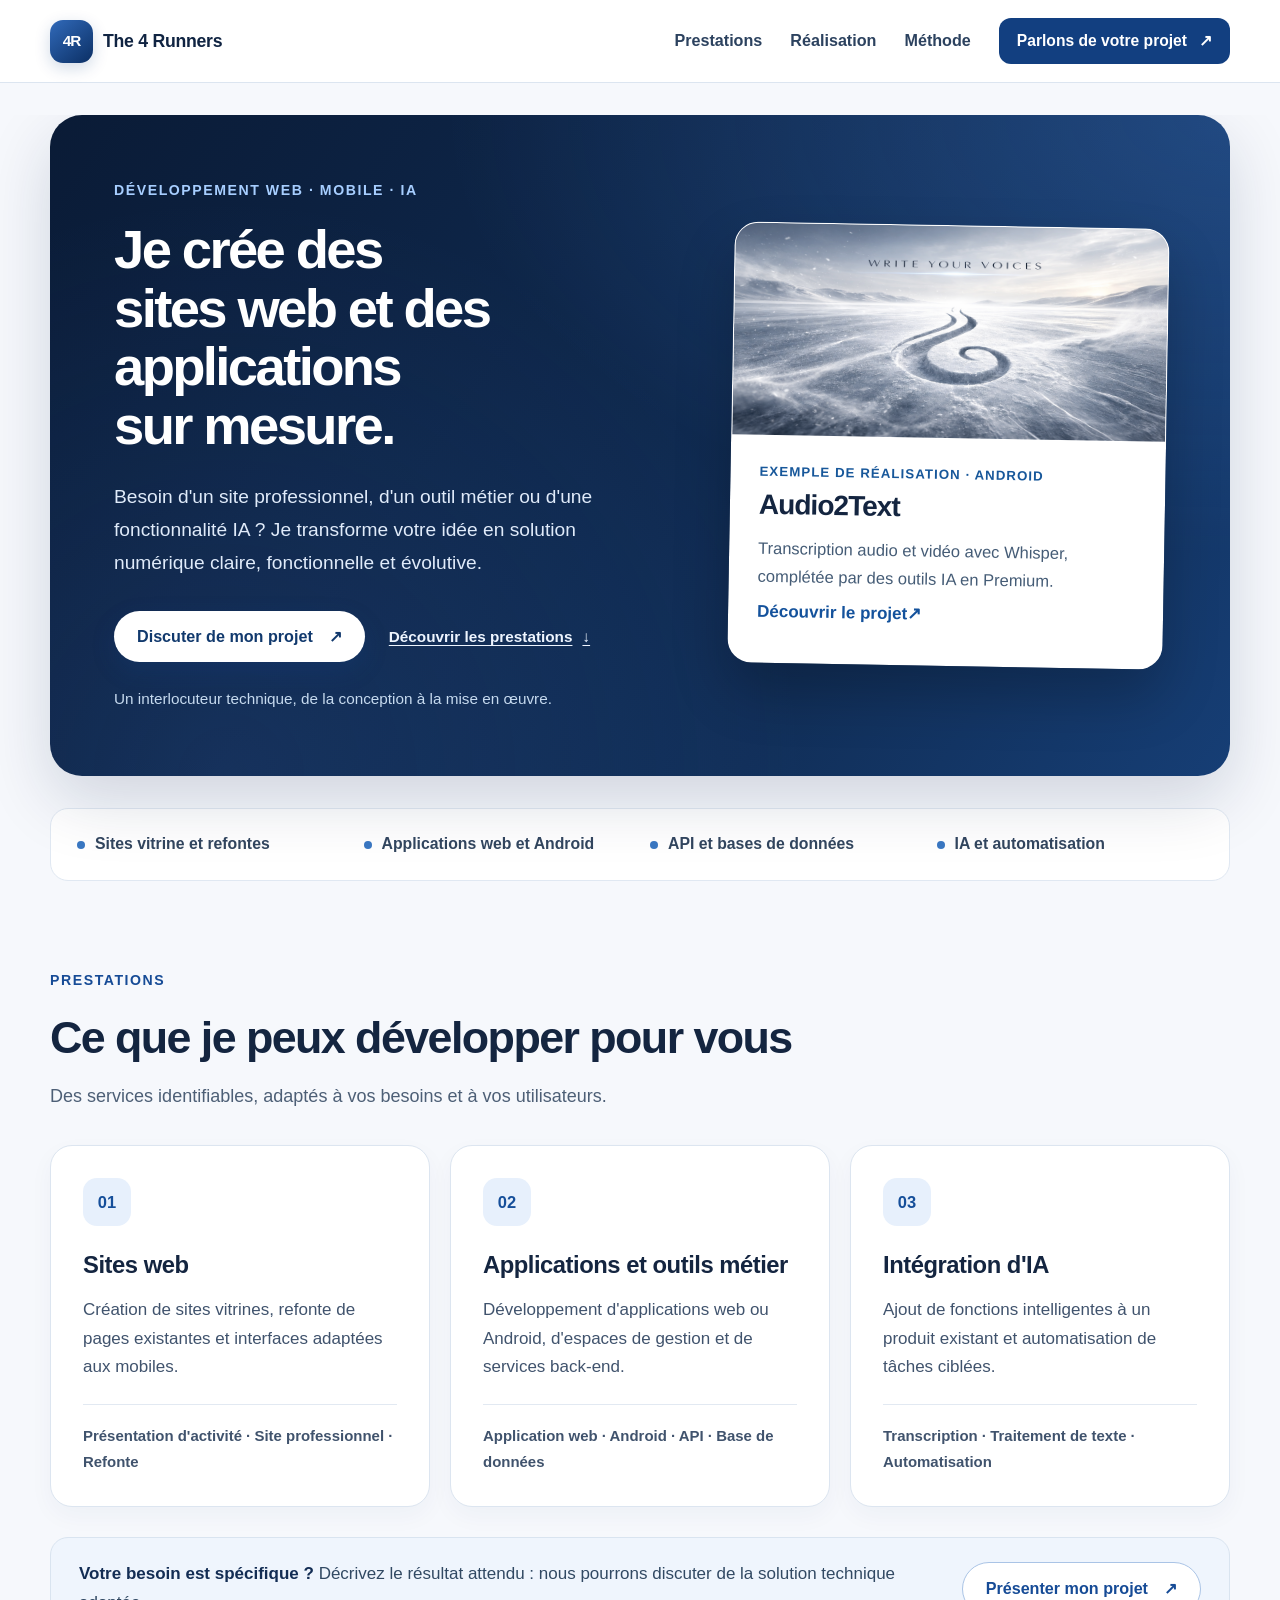
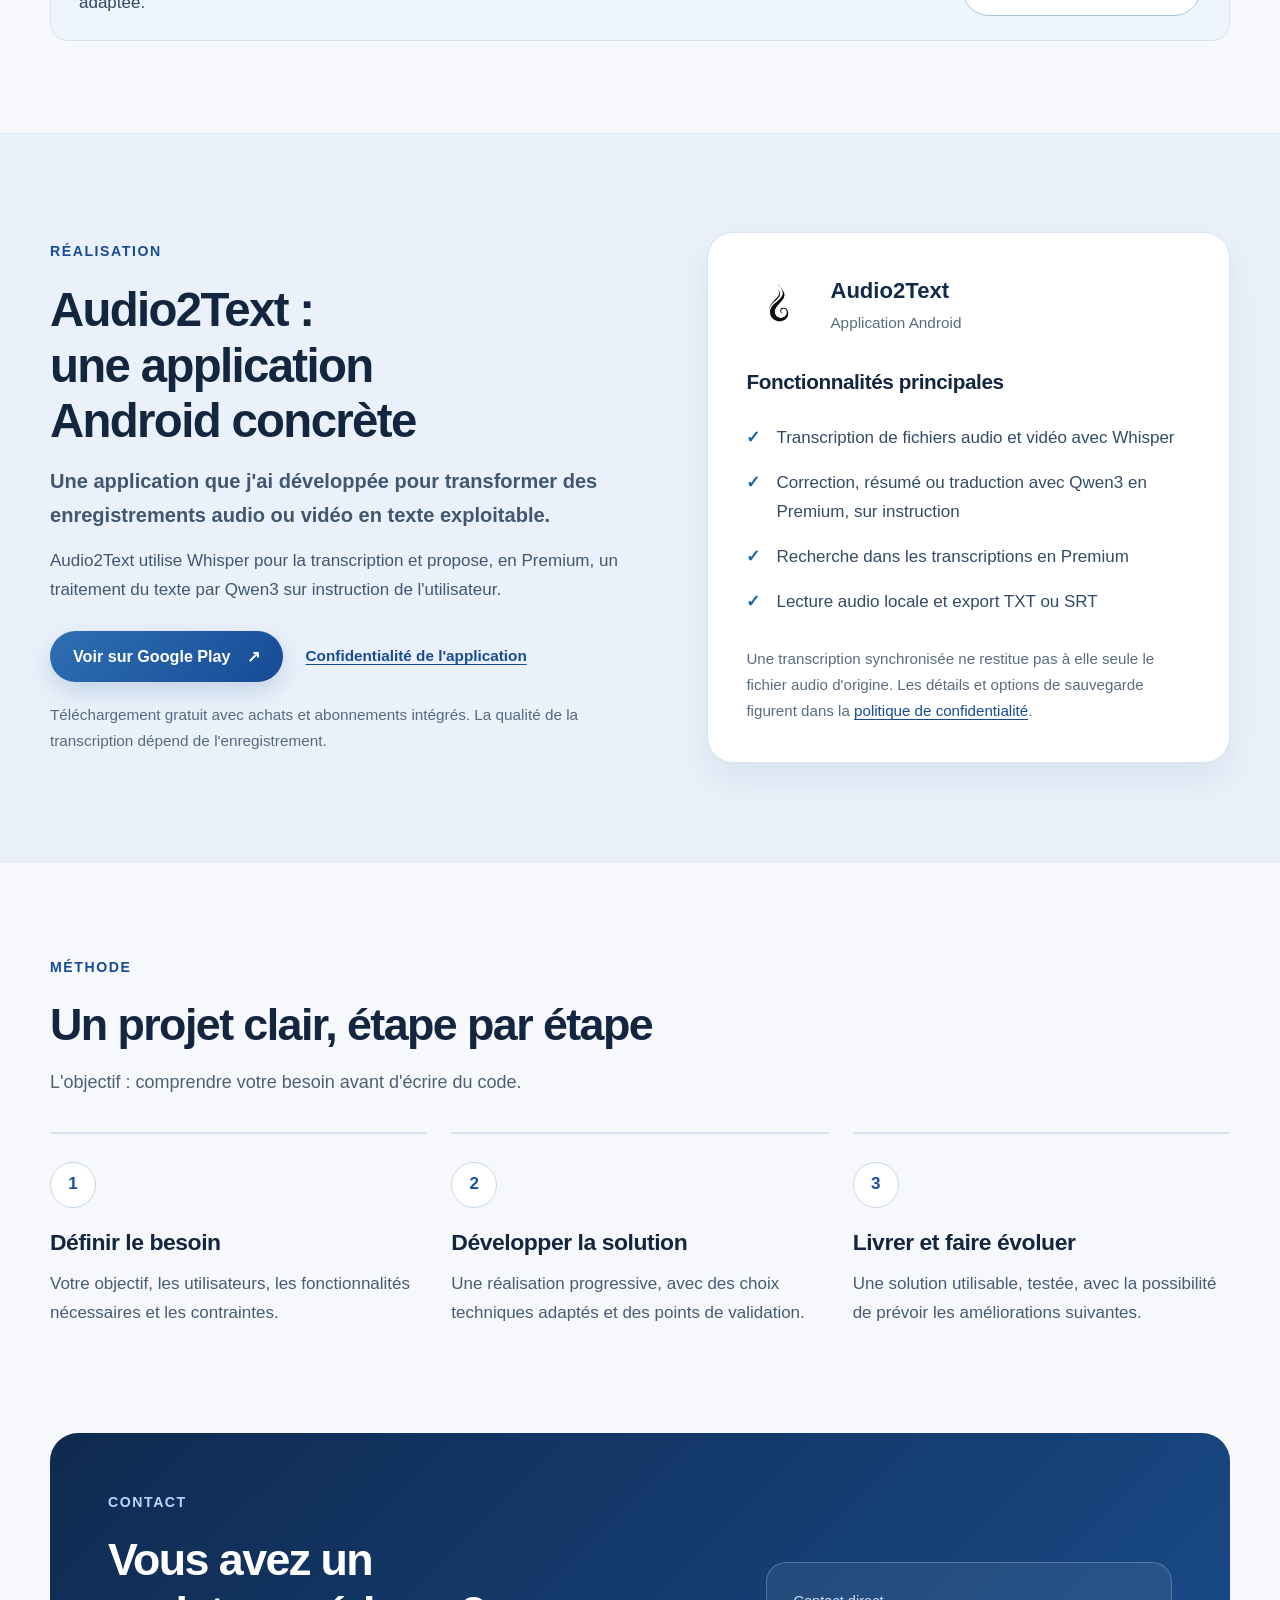
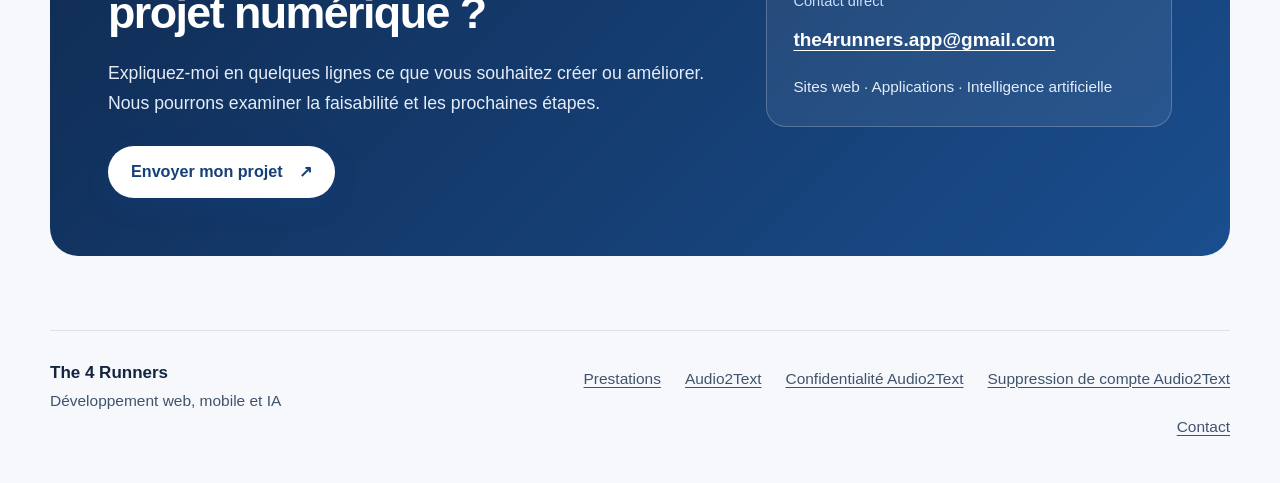
==== index.html @ ebf9f1a3 "feat(branding): associer le favicon 4R à la page d'accueil" ====
<!doctype html>
<html lang="fr">
<head>
  <meta charset="utf-8" />
  <meta name="viewport" content="width=device-width, initial-scale=1" />
  <title>The 4 Runners | Développeur web, mobile et IA</title>
  <meta name="description" content="Création de sites web, développement d'applications web et Android, intégration d'IA et automatisation. Découvrez les prestations The 4 Runners et l'application Audio2Text." />
  <meta name="theme-color" content="#0b1e3b" />
  <link rel="canonical" href="https://the4runners.fr/" />
  <link rel="icon" type="image/svg+xml" href="/assets/branding/favicon-4r.svg" />
  <link rel="preload" as="image" href="/assets/branding/banniere_audio2text.png" />
  <link rel="stylesheet" href="/assets/site.css" />
  <meta property="og:type" content="website" />
  <meta property="og:locale" content="fr_FR" />
  <meta property="og:site_name" content="The 4 Runners" />
  <meta property="og:title" content="The 4 Runners | Développement web, applications et IA" />
  <meta property="og:description" content="Sites web, applications mobiles et solutions IA. Des services concrets, et Audio2Text comme exemple de réalisation." />
  <meta property="og:url" content="https://the4runners.fr/" />
  <meta property="og:image" content="https://the4runners.fr/assets/branding/banniere_audio2text.png" />
  <meta name="twitter:card" content="summary_large_image" />
  <meta name="twitter:title" content="The 4 Runners | Développement web, applications et IA" />
  <meta name="twitter:description" content="Sites web, applications et intégration d'intelligence artificielle. Découvrez les prestations et Audio2Text." />
  <meta name="twitter:image" content="https://the4runners.fr/assets/branding/banniere_audio2text.png" />
  <script type="application/ld+json">
  {
    "@context": "https://schema.org",
    "@graph": [
      {
        "@type": "WebSite",
        "name": "The 4 Runners",
        "url": "https://the4runners.fr/",
        "description": "Développement de sites web, applications et solutions intégrant l'IA."
      },
      {
        "@type": "MobileApplication",
        "name": "Audio2Text",
        "operatingSystem": "Android",
        "applicationCategory": "UtilitiesApplication",
        "description": "Transcription audio et vidéo avec Whisper, traitement de texte Qwen3 en Premium, recherche et exports TXT/SRT.",
        "downloadUrl": "https://play.google.com/store/apps/details?id=com.the4runners.audio2text",
        "offers": {
          "@type": "Offer",
          "price": "0",
          "priceCurrency": "EUR",
          "description": "Téléchargement gratuit ; achats et abonnements proposés dans l'application."
        }
      }
    ]
  }
  </script>
</head>
<body class="home-page">
  <a class="skip-link" href="#contenu">Aller au contenu</a>
  <header class="site-header home-header">
    <div class="container header-inner">
      <a class="brand" href="#accueil" aria-label="The 4 Runners, accueil">
        <span class="brand-mark" aria-hidden="true">4R</span>
        <span>The 4 Runners</span>
      </a>
      <nav class="site-nav nav-desktop" aria-label="Navigation principale">
        <a href="#services">Prestations</a>
        <a href="#realisation">Réalisation</a>
        <a href="#methode">Méthode</a>
      </nav>
      <a class="header-cta" href="#contact">Parlons de votre projet <span aria-hidden="true">↗</span></a>
      <details class="nav-mobile">
        <summary aria-label="Afficher le menu de navigation"><span>Menu</span><span class="hamburger" aria-hidden="true"></span></summary>
        <nav aria-label="Navigation mobile">
          <a href="#services">Prestations</a>
          <a href="#realisation">Réalisation</a>
          <a href="#methode">Méthode</a>
          <a href="#contact">Contact</a>
        </nav>
      </details>
    </div>
  </header>
  <main class="business-main" id="contenu" tabindex="-1">
    <section id="accueil" class="hero hero-business container" aria-labelledby="titre-accueil">
      <div class="hero-copy">
        <p class="eyebrow">Développement web · Mobile · IA</p>
        <h1 id="titre-accueil">Je crée des sites web et des applications sur mesure.</h1>
        <p class="lead">Besoin d'un site professionnel, d'un outil métier ou d'une fonctionnalité IA ? Je transforme votre idée en solution numérique claire, fonctionnelle et évolutive.</p>
        <div class="actions hero-actions">
          <a class="button button-primary" href="#contact">Discuter de mon projet <span aria-hidden="true">↗</span></a>
          <a class="text-link" href="#services">Découvrir les prestations <span aria-hidden="true">↓</span></a>
        </div>
        <p class="hero-note">Un interlocuteur technique, de la conception à la mise en œuvre.</p>
      </div>
      <aside class="hero-project" aria-label="Exemple de réalisation">
        <img src="/assets/branding/banniere_audio2text.png" width="1024" height="500" fetchpriority="high" alt="Bannière de l'application Android Audio2Text, sur un paysage enneigé" />
        <div class="hero-project-body">
          <p class="project-kicker">Exemple de réalisation · Android</p>
          <h2>Audio2Text</h2>
          <p>Transcription audio et vidéo avec Whisper, complétée par des outils IA en Premium.</p>
          <a href="#realisation">Découvrir le projet <span aria-hidden="true">↗</span></a>
        </div>
      </aside>
    </section>
    <div class="container">
      <ul class="benefit-strip service-strip" aria-label="Domaines d'intervention">
        <li>Sites vitrine et refontes</li>
        <li>Applications web et Android</li>
        <li>API et bases de données</li>
        <li>IA et automatisation</li>
      </ul>
    </div>
    <section class="section container services-section" id="services" aria-labelledby="titre-services">
      <div class="section-head">
        <p class="eyebrow">Prestations</p>
        <h2 id="titre-services">Ce que je peux développer pour vous</h2>
        <p>Des services identifiables, adaptés à vos besoins et à vos utilisateurs.</p>
      </div>
      <div class="service-grid">
        <article class="card service-card">
          <span class="service-number" aria-hidden="true">01</span>
          <h3>Sites web</h3>
          <p>Création de sites vitrines, refonte de pages existantes et interfaces adaptées aux mobiles.</p>
          <p class="service-examples">Présentation d'activité · Site professionnel · Refonte</p>
        </article>
        <article class="card service-card">
          <span class="service-number" aria-hidden="true">02</span>
          <h3>Applications et outils métier</h3>
          <p>Développement d'applications web ou Android, d'espaces de gestion et de services back-end.</p>
          <p class="service-examples">Application web · Android · API · Base de données</p>
        </article>
        <article class="card service-card">
          <span class="service-number" aria-hidden="true">03</span>
          <h3>Intégration d'IA</h3>
          <p>Ajout de fonctions intelligentes à un produit existant et automatisation de tâches ciblées.</p>
          <p class="service-examples">Transcription · Traitement de texte · Automatisation</p>
        </article>
      </div>
      <div class="service-callout">
        <p><strong>Votre besoin est spécifique ?</strong> Décrivez le résultat attendu : nous pourrons discuter de la solution technique adaptée.</p>
        <a class="button button-outline" href="#contact">Présenter mon projet <span aria-hidden="true">↗</span></a>
      </div>
    </section>
    <section class="section project-section" id="realisation" aria-labelledby="titre-realisation">
      <div class="container project-layout">
        <div>
          <p class="eyebrow">Réalisation</p>
          <h2 id="titre-realisation">Audio2Text : une application Android concrète</h2>
          <p class="project-lead">Une application que j'ai développée pour transformer des enregistrements audio ou vidéo en texte exploitable.</p>
          <p>Audio2Text utilise Whisper pour la transcription et propose, en Premium, un traitement du texte par Qwen3 sur instruction de l'utilisateur.</p>
          <div class="actions">
            <a class="button button-primary" href="https://play.google.com/store/apps/details?id=com.the4runners.audio2text" target="_blank" rel="noopener noreferrer">Voir sur Google Play <span aria-hidden="true">↗</span></a>
            <a class="text-link" href="/privacy.html">Confidentialité de l'application</a>
          </div>
          <p class="project-disclaimer">Téléchargement gratuit avec achats et abonnements intégrés. La qualité de la transcription dépend de l'enregistrement.</p>
        </div>
        <div class="project-feature-card">
          <div class="project-feature-top">
            <img src="/assets/branding/logo_audio2text_tr.png" width="72" height="72" loading="lazy" alt="" />
            <div>
              <strong>Audio2Text</strong>
              <span>Application Android</span>
            </div>
          </div>
          <h3>Fonctionnalités principales</h3>
          <ul class="project-feature-list">
            <li>Transcription de fichiers audio et vidéo avec Whisper</li>
            <li>Correction, résumé ou traduction avec Qwen3 en Premium, sur instruction</li>
            <li>Recherche dans les transcriptions en Premium</li>
            <li>Lecture audio locale et export TXT ou SRT</li>
          </ul>
          <p class="small">Une transcription synchronisée ne restitue pas à elle seule le fichier audio d'origine. Les détails et options de sauvegarde figurent dans la <a href="/privacy.html#sauvegarde-audio">politique de confidentialité</a>.</p>
        </div>
      </div>
    </section>
    <section class="section container method-section" id="methode" aria-labelledby="titre-methode">
      <div class="section-head">
        <p class="eyebrow">Méthode</p>
        <h2 id="titre-methode">Un projet clair, étape par étape</h2>
        <p>L'objectif : comprendre votre besoin avant d'écrire du code.</p>
      </div>
      <ol class="steps method-steps">
        <li><span class="step-number" aria-hidden="true">1</span><h3>Définir le besoin</h3><p>Votre objectif, les utilisateurs, les fonctionnalités nécessaires et les contraintes.</p></li>
        <li><span class="step-number" aria-hidden="true">2</span><h3>Développer la solution</h3><p>Une réalisation progressive, avec des choix techniques adaptés et des points de validation.</p></li>
        <li><span class="step-number" aria-hidden="true">3</span><h3>Livrer et faire évoluer</h3><p>Une solution utilisable, testée, avec la possibilité de prévoir les améliorations suivantes.</p></li>
      </ol>
    </section>
    <section class="closing contact-panel container" id="contact" aria-labelledby="titre-contact">
      <div>
        <p class="eyebrow">Contact</p>
        <h2 id="titre-contact">Vous avez un projet numérique ?</h2>
        <p>Expliquez-moi en quelques lignes ce que vous souhaitez créer ou améliorer. Nous pourrons examiner la faisabilité et les prochaines étapes.</p>
        <div class="actions">
          <a class="button button-primary" href="mailto:the4runners.app@gmail.com?subject=Demande%20de%20projet%20web%2C%20mobile%20ou%20IA">Envoyer mon projet <span aria-hidden="true">↗</span></a>
        </div>
      </div>
      <div class="contact-aside">
        <span>Contact direct</span>
        <a href="mailto:the4runners.app@gmail.com">the4runners.app@gmail.com</a>
        <p>Sites web · Applications · Intelligence artificielle</p>
      </div>
    </section>
  </main>
  <footer class="site-footer home-footer">
    <div class="container footer-inner">
      <p><strong>The 4 Runners</strong><br />Développement web, mobile et IA</p>
      <nav aria-label="Informations et contact">
        <a href="#services">Prestations</a>
        <a href="#realisation">Audio2Text</a>
        <a href="/privacy.html">Confidentialité Audio2Text</a>
        <a href="/delete-account.html">Suppression de compte Audio2Text</a>
        <a href="mailto:the4runners.app@gmail.com">Contact</a>
      </nav>
    </div>
  </footer>
  <script>
    document.querySelectorAll('.nav-mobile nav a').forEach(function (link) {
      link.addEventListener('click', function () {
        var menu = link.closest('details');
        if (menu) menu.removeAttribute('open');
      });
    });
  </script>
</body>
</html>
---- assets/site.css ----
/* Palette et titres serif conservés ; règles partagées pour les trois pages statiques. */
:root {
  color-scheme: light;
  --bg: #f4f8fc;
  --surface: #ffffff;
  --text: #10233d;
  --muted: #485f78;
  --line: #d9e3ee;
  --accent: #2f6fb3;
  --deep: #0a3d84;
  --soft: #e8f0f9;
  --radius: 24px;
  font: 100%/1.75 "Avenir Next", "Segoe UI", "Helvetica Neue", sans-serif;
  color: var(--text);
  background: var(--bg);
}
* { box-sizing: border-box; }
html { scroll-padding-top: 112px; }
body { margin: 0; background: radial-gradient(ellipse at 95% 6%, #dce8f67a, transparent 32%), linear-gradient(#fbfdff, var(--bg)); }
img { display: block; max-width: 100%; height: auto; }
a { color: var(--deep); text-underline-offset: .24em; text-decoration-thickness: 1px; }
a:hover { text-decoration-thickness: 2px; }
/* Le focus reste visible sur les surfaces claires, y compris sur les liens-boutons. */
:focus-visible { outline: 3px solid var(--deep); outline-offset: 5px; border-radius: 4px; }
[tabindex="-1"]:focus { outline: none; }
h1, h2, h3, p, figure { margin: 0; }
h1, h2 { font-family: "Cormorant Garamond", Georgia, "Times New Roman", serif; font-weight: 500; line-height: 1.08; letter-spacing: -.035em; text-wrap: balance; }
h1 { font-size: clamp(2.65rem, 4.6vw, 4.65rem); }
h2 { font-size: clamp(2rem, 3.1vw, 3.1rem); }
h3 { font-size: 1.25rem; line-height: 1.4; letter-spacing: -.015em; }
p + p { margin-top: 16px; }
p, li { overflow-wrap: anywhere; }
.container { width: min(1120px, calc(100% - 64px)); margin-inline: auto; }
.skip-link { position: fixed; top: 12px; left: 16px; z-index: 100; padding: 10px 18px; color: var(--deep); background: white; border: 2px solid var(--deep); border-radius: 8px; transform: translateY(-180%); }
.skip-link:focus { transform: none; }
.site-header { position: sticky; top: 0; z-index: 20; background: #f8fbff; border-bottom: 1px solid var(--line); }
.header-inner { min-height: 84px; display: flex; align-items: center; gap: 28px; }
.brand { display: inline-flex; align-items: center; gap: 10px; color: var(--text); text-decoration: none; flex-shrink: 0; font-weight: 750; font-size: .9rem; letter-spacing: .065em; }
.brand img { width: 44px; height: 44px; }
.site-nav { display: flex; align-items: center; gap: 24px; margin-left: auto; }
.site-nav a { color: var(--muted); text-decoration: none; font-size: .9rem; padding-block: 12px; }
.site-nav a:hover, .site-nav a[aria-current] { color: var(--deep); text-decoration: underline; }
.header-store { display: flex; align-items: center; justify-content: center; gap: 8px; padding: 9px 14px; border: 1px solid var(--line); border-radius: 999px; text-decoration: none; color: var(--text); font-weight: 650; font-size: .82rem; }
.header-store img { width: 21px; height: 21px; }
.eyebrow { color: var(--deep); font-size: .73rem; font-weight: 750; letter-spacing: .14em; text-transform: uppercase; margin-bottom: 18px; }
.hero { display: grid; grid-template-columns: 1.12fr 1fr; gap: 52px; align-items: center; padding-block: 76px 64px; }
.hero-copy h1 { max-width: 12ch; }
.lead { font-size: 1.08rem; color: var(--muted); line-height: 1.8; margin-top: 24px; max-width: 64ch; }
.hero-visual { overflow: hidden; border: 1px solid #cedce9; border-radius: 30px; background: var(--surface); box-shadow: 0 28px 60px #0a264715; transform: rotate(1.5deg); }
.hero-visual img { width: 100%; }
.hero-visual figcaption { padding: 28px; display: grid; gap: 6px; }
.hero-visual figcaption span { color: var(--muted); font-size: .8rem; }
.hero-visual figcaption strong { font-family: Georgia, serif; font-size: clamp(1.2rem, 1.7vw, 1.6rem); font-weight: 500; letter-spacing: -.025em; }
.actions { display: flex; align-items: center; flex-wrap: wrap; gap: 20px; margin-top: 28px; }
.button { display: inline-flex; align-items: center; justify-content: center; gap: 16px; min-height: 50px; padding: 12px 22px; border-radius: 999px; text-decoration: none; font-weight: 650; font-size: .9rem; }
.button-primary { background: linear-gradient(135deg, var(--accent), var(--deep)); color: white; box-shadow: 0 8px 20px #2f6fb320; }
.button-primary:hover { background: var(--deep); }
.text-link { display: inline-flex; align-items: center; gap: 10px; font-size: .9rem; font-weight: 650; padding-block: 8px; }
.hero-note { font-size: .75rem; line-height: 1.65; color: var(--muted); margin-top: 22px; }
.benefit-strip { display: flex; flex-wrap: wrap; justify-content: space-between; gap: 12px 24px; list-style: none; padding: 22px 0; margin: 0; border-block: 1px solid var(--line); color: var(--muted); font-size: .85rem; }
.benefit-strip li { display: flex; align-items: center; gap: 10px; }
.benefit-strip li::before { content: ""; width: 6px; height: 6px; border-radius: 50%; background: var(--accent); flex-shrink: 0; }
.section { padding-block: 88px; }
.section-head { max-width: 690px; margin-bottom: 36px; }
.section-head > p:last-child:not(.eyebrow) { margin-top: 20px; color: var(--muted); }
.feature-grid, .backup-grid { display: grid; grid-template-columns: repeat(2, minmax(0, 1fr)); gap: 20px; }
.card { padding: 30px; border: 1px solid var(--line); border-radius: var(--radius); background: linear-gradient(160deg, #fff, #f8fbff); }
.card-label { color: var(--deep); font-size: .72rem; font-weight: 750; letter-spacing: .1em; text-transform: uppercase; margin-bottom: 16px; }
.card h3 + p { margin-top: 14px; }
.card p:not(.card-label):not(.status) { color: var(--muted); }
.section-note { margin-top: 24px; max-width: 82ch; font-size: .85rem; color: var(--muted); }
.section-soft { background: #e8f0f966; border-block: 1px solid var(--line); }
.steps { list-style: none; display: grid; grid-template-columns: repeat(3, minmax(0, 1fr)); gap: 36px; margin: 0; padding: 0; }
.step-number { display: inline-flex; width: 42px; height: 42px; align-items: center; justify-content: center; border: 1px solid #c8d7e8; border-radius: 50%; color: var(--deep); margin-bottom: 22px; font-weight: 650; background: white; }
.steps p { color: var(--muted); margin-top: 12px; }
.status { display: inline-block; font-size: .73rem; font-weight: 750; line-height: 1.65; padding: 6px 12px; border-radius: 8px; background: #e3edf9; color: var(--deep); margin-bottom: 20px; }
/* Le statut est écrit en toutes lettres : la couleur ne porte pas seule l'information. */
.status-pending { background: #f4ead8; color: #684b16; }
.backup-future { background: #fcfcfa; border-style: dashed; border-color: #b8c6d3; }
.check-list { margin: 20px 0; padding-left: 22px; color: var(--muted); }
.check-list li + li { margin-top: 12px; }
.small { font-size: .84rem; }
.notice { padding: 24px 28px; border-left: 3px solid var(--accent); border-radius: 0 16px 16px 0; background: var(--soft); margin-top: 28px; }
.notice p { color: var(--muted); margin-top: 8px; }
.notice .text-link { margin-top: 8px; }
.closing { display: grid; grid-template-columns: 1fr 220px; align-items: center; gap: 56px; padding: 48px; background: linear-gradient(135deg, #fff, #e4edf8); border: 1px solid var(--line); border-radius: 30px; margin-bottom: 80px; }
.closing h2 { max-width: 19ch; }
.closing p:not(.eyebrow) { color: var(--muted); margin-top: 20px; }
.closing img { width: 220px; }
.site-footer { padding-bottom: 32px; }
.footer-inner { border-top: 1px solid var(--line); padding-top: 28px; display: flex; justify-content: space-between; gap: 32px; color: var(--muted); font-size: .82rem; }
.footer-inner strong { color: var(--text); font-weight: 750; }
.footer-inner nav { display: flex; flex-wrap: wrap; align-content: flex-start; gap: 8px 24px; }
.footer-inner a { color: var(--muted); padding-block: 6px; }
.legal-main { padding-block: 60px 80px; }
.legal-heading { max-width: 800px; margin-bottom: 44px; }
.legal-heading h1 { max-width: 18ch; }
.meta { color: var(--muted); font-size: .82rem; margin-top: 20px; }
.legal-layout { display: grid; grid-template-columns: 210px minmax(0, 1fr); align-items: start; gap: 36px; }
.toc { position: sticky; top: 116px; padding-block: 12px; }
.toc ul { list-style: none; margin: 0; padding: 0; }
.toc a { display: block; padding: 8px 0; text-decoration: none; color: var(--muted); font-size: .87rem; }
.toc a:hover { color: var(--deep); text-decoration: underline; }
.policy-card { padding: 40px; border: 1px solid var(--line); border-radius: var(--radius); background: var(--surface); min-width: 0; }
.policy-card h2 { font-family: inherit; font-size: 1.4rem; line-height: 1.4; font-weight: 700; letter-spacing: -.025em; text-wrap: initial; margin: 38px 0 16px; padding-top: 30px; border-top: 1px solid var(--line); }
.policy-card > h2:first-child { margin-top: 0; padding-top: 0; border-top: 0; }
.policy-card h3 { margin-top: 26px; font-size: 1.07rem; }
.policy-card p, .policy-card li { color: var(--muted); }
.policy-card strong { color: var(--text); }
.policy-card p { margin-top: 12px; }
.policy-card ul, .policy-card ol { margin: 16px 0 0; padding-left: 24px; }
.policy-card li + li { margin-top: 10px; }
.policy-card .notice h3 { margin-top: 0; }
.deletion-card { max-width: 840px; }
@media (max-width: 1000px) {
  .header-inner { gap: 20px; }
  .site-nav { gap: 18px; }
  .hero { gap: 32px; }
  .hero-visual { transform: none; }
  .header-store span { display: none; }
  .legal-layout { grid-template-columns: 180px minmax(0, 1fr); gap: 24px; }
}
@media (max-width: 760px) {
  /* Navigation visible sans script ; le header ne masque pas le contenu sur petit écran. */
  html { scroll-padding-top: 20px; }
  .site-header { position: relative; }
  .container { width: calc(100% - 40px); }
  .header-inner { flex-wrap: wrap; gap: 8px 16px; padding-block: 14px; }
  .brand { margin-right: auto; }
  .header-store { order: 1; }
  .site-nav { order: 2; width: 100%; margin-left: 0; flex-wrap: wrap; gap: 0 20px; }
  .site-nav a { font-size: .82rem; padding-block: 8px; }
  .hero { grid-template-columns: 1fr; padding-block: 40px; gap: 32px; }
  .hero-copy h1 { max-width: 17ch; }
  .lead { font-size: 1rem; }
  .hero-visual { max-width: 560px; }
  .hero-visual figcaption { padding: 20px 24px; }
  .benefit-strip { display: grid; grid-template-columns: 1fr 1fr; font-size: .75rem; gap: 14px 18px; }
  .section { padding-block: 56px; }
  .feature-grid, .backup-grid, .steps { grid-template-columns: 1fr; }
  .steps { gap: 28px; }
  .step-number { margin-bottom: 12px; }
  .card { padding: 24px; }
  .notice { padding: 22px; }
  .closing { grid-template-columns: 1fr; padding: 28px; gap: 24px; margin-bottom: 56px; }
  .closing img { width: 100px; }
  .footer-inner { flex-direction: column; gap: 18px; }
  .footer-inner nav { flex-direction: column; gap: 6px; }
  .legal-main { padding-block: 36px 56px; }
  .legal-heading { margin-bottom: 28px; }
  .legal-layout { grid-template-columns: 1fr; }
  .toc { position: static; padding: 20px; background: var(--soft); border-radius: 16px; }
  .toc ul { display: flex; flex-wrap: wrap; gap: 0 24px; }
  .policy-card { padding: 24px; }
}
@media (prefers-reduced-motion: reduce) { html { scroll-behavior: auto; } }
@media print {
  .site-header, .site-footer, .skip-link, .toc, .actions { display: none; }
  body { background: white; }
  .container { width: 100%; }
  .legal-layout { display: block; }
  .policy-card { padding: 0; border: 0; }
  h2, h3 { break-after: avoid; }
}

/* ---------------------------------------------
   The 4 Runners — accueil orienté prestations
   Styles ciblés : pages légales Audio2Text conservées.
   --------------------------------------------- */
:root {
  font-size: 17px;
  --text: #142540;
  --muted: #40536d;
  --deep: #164b96;
}
body { color: var(--text); }
.container { width: min(1180px, calc(100% - 48px)); }
.home-page {
  background: #f6f8fc;
  color: #142540;
  line-height: 1.7;
}
.home-page a { text-underline-offset: .2em; }
.home-page .site-header {
  background: rgba(255,255,255,.96);
  -webkit-backdrop-filter: blur(16px);
  backdrop-filter: blur(16px);
  border-bottom: 1px solid #dce5f0;
}
.home-header .header-inner { min-height: 82px; gap: 28px; }
.home-header .brand {
  color: #102442;
  font-size: 1.04rem;
  letter-spacing: -.015em;
  font-weight: 800;
  white-space: nowrap;
}
.brand-mark {
  width: 43px;
  height: 43px;
  display: inline-grid;
  place-items: center;
  flex: none;
  color: #fff;
  background: linear-gradient(140deg,#316aba,#0b2f64);
  border-radius: 13px;
  font-size: .9rem;
  font-weight: 850;
  letter-spacing: -.06em;
  box-shadow: 0 5px 16px #0b3b8030;
}
.home-header .site-nav { gap: 28px; margin-left: auto; }
.home-header .site-nav a {
  font-size: .95rem;
  font-weight: 650;
  color: #2c425f;
}
.home-header .site-nav a:hover { color: #124c98; }
.header-cta {
  min-height: 44px;
  display: inline-flex;
  align-items: center;
  justify-content: center;
  gap: 12px;
  border-radius: 12px;
  background: #123f80;
  color: #fff;
  padding: 10px 18px;
  text-decoration: none;
  font-size: .92rem;
  font-weight: 720;
  white-space: nowrap;
}
.header-cta:hover { background: #0b316a; }
.nav-mobile { display: none; }
.business-main { overflow: clip; }
.business-main h1, .business-main h2, .business-main h3 {
  font-family: "Avenir Next","Segoe UI","Helvetica Neue",Arial,sans-serif;
  letter-spacing: -.035em;
  text-wrap: balance;
}
.business-main h1 { font-weight: 790; }
.business-main h2 { font-weight: 760; line-height: 1.17; }
.business-main h3 { font-weight: 740; letter-spacing: -.02em; }
.business-main p, .business-main li { line-height: 1.7; }
.business-main .eyebrow {
  font-size: .83rem;
  font-weight: 820;
  letter-spacing: .11em;
  margin-bottom: 18px;
}
.hero-business {
  position: relative;
  isolation: isolate;
  grid-template-columns: minmax(0,1.13fr) minmax(0,.87fr);
  gap: clamp(30px,4vw,64px);
  align-items: center;
  margin-top: 32px;
  padding: clamp(36px,5vw,74px);
  border-radius: 32px;
  background:
    radial-gradient(ellipse at 100% 0%, rgba(84,155,255,.24), transparent 47%),
    radial-gradient(circle at 15% 100%, rgba(63,110,190,.16), transparent 48%),
    linear-gradient(125deg, #0a1b36, #112f59 70%, #163e75);
  color: #fff;
  box-shadow: 0 24px 66px rgba(10,31,66,.16);
}
.hero-business .hero-copy { position: relative; z-index: 1; min-width: 0; }
.hero-business .eyebrow { color: #a7ceff; }
.hero-business .hero-copy h1 {
  max-width: 15ch;
  color: #fff;
  font-size: clamp(2.65rem,4.25vw,4.3rem);
  line-height: 1.08;
  letter-spacing: -.048em;
}
.hero-business .lead {
  color: #e0ebfa;
  font-size: clamp(1.04rem,1.5vw,1.14rem);
  line-height: 1.72;
  margin-top: 24px;
  max-width: 52ch;
}
.hero-business .actions { margin-top: 32px; gap: 14px 24px; }
.hero-business .button-primary { background: #fff; color: #11396d; box-shadow: 0 10px 26px #03173040; }
.hero-business .button-primary:hover { background: #e5f0ff; }
.hero-business .text-link { color: #eef5ff; }
.hero-business .hero-note { color: #c6daef; font-size: .9rem; margin-top: 24px; }
.home-page .button { min-height: 48px; font-size: .95rem; font-weight: 740; padding: 12px 23px; }
.home-page .button-primary { box-shadow: 0 9px 24px rgba(21,73,148,.18); }
.hero-project {
  min-width: 0;
  align-self: center;
  overflow: hidden;
  border-radius: 24px;
  color: #142540;
  background: #fff;
  border: 1px solid rgba(255,255,255,.28);
  box-shadow: 0 28px 55px rgba(0,0,0,.22);
  transform: rotate(1deg);
}
.hero-project img {
  display: block;
  width: 100%;
  height: auto;
  aspect-ratio: 1024 / 500;
  object-fit: cover;
}
.hero-project-body { padding: 26px 28px 28px; }
.hero-project .project-kicker {
  margin-bottom: 6px;
  color: #17579a;
  text-transform: uppercase;
  font-size: .78rem;
  font-weight: 800;
  letter-spacing: .08em;
}
.hero-project h2 { color: #142540; font-size: 1.65rem; font-weight: 800; }
.hero-project p:not(.project-kicker) {
  color: #455c76;
  margin-top: 12px;
  font-size: .97rem;
}
.hero-project a { display: inline-flex; min-height: 44px; align-items: center; color: #14529c; font-weight: 750; text-decoration: none; }
.hero-project a:hover { text-decoration: underline; }
.service-strip {
  display: grid;
  grid-template-columns: repeat(4,minmax(0,1fr));
  gap: 20px;
  margin-top: 32px;
  padding: 22px 26px;
  background: #fff;
  border: 1px solid #e0e8f2;
  border-radius: 18px;
  color: #32465f;
  font-size: .93rem;
  font-weight: 680;
}
.service-strip li::before { width: 8px; height: 8px; background: #3a78c3; }
.services-section { padding-block: 88px 92px; }
.business-main .section-head { max-width: 790px; margin-bottom: 34px; }
.business-main .section-head h2 {
  font-size: clamp(2.05rem,3.5vw,3.1rem);
}
.business-main .section-head > p:last-child:not(.eyebrow) {
  font-size: 1.06rem;
  color: #4d5f76;
  margin-top: 17px;
}
.service-grid { display: grid; grid-template-columns: repeat(3,minmax(0,1fr)); gap: 20px; }
.service-card {
  padding: 32px;
  border-radius: 22px;
  background: #fff;
  border: 1px solid #dce5f0;
  box-shadow: 0 9px 24px #14315b0a;
}
.service-number {
  width: 48px;
  height: 48px;
  display: inline-grid;
  place-items: center;
  border-radius: 14px;
  background: #e7f0fc;
  color: #164f9a;
  font-weight: 800;
  font-size: .97rem;
}
.service-card h3 { margin-top: 22px; font-size: 1.4rem; color: #142540; }
.service-card p { margin-top: 14px; color: #425672; font-size: 1rem; }
.service-card .service-examples {
  margin-top: 22px;
  padding-top: 18px;
  border-top: 1px solid #e2e9f2;
  font-size: .88rem;
  font-weight: 700;
  color: #205b9f;
}
.service-callout {
  display: flex;
  justify-content: space-between;
  align-items: center;
  gap: 22px;
  margin-top: 30px;
  border: 1px solid #d9e4f0;
  border-radius: 18px;
  padding: 22px 28px;
  background: #eff5fd;
}
.service-callout p { color: #314963; }
.service-callout strong { color: #132d54; }
.button-outline { background: #fff; color: #164b96; border: 1px solid #aac4e6; flex-shrink: 0; }
.button-outline:hover { background: #e4effd; }
.project-section { background: #eaf1fa; border-block: 1px solid #dce6f1; padding-block: 98px; }
.project-layout { display: grid; grid-template-columns: minmax(0,1fr) minmax(0,.9fr); gap: clamp(34px,6vw,96px); align-items: center; }
.project-layout h2 { font-size: clamp(2.2rem,3.7vw,3.2rem); max-width: 19ch; }
.project-layout .project-lead { font-size: 1.18rem; font-weight: 630; color: #294663; margin-top: 23px; }
.project-layout p:not(.eyebrow):not(.project-disclaimer):not(.small) { margin-top: 15px; color: #405671; }
.project-layout .actions { gap: 12px 23px; margin-top: 26px; }
.project-disclaimer { margin-top: 20px; color: #556a81; font-size: .9rem; }
.project-feature-card {
  min-width: 0;
  background: #fff;
  border: 1px solid #d8e4f0;
  border-radius: 26px;
  padding: clamp(24px,3vw,38px);
  box-shadow: 0 16px 36px #1c467116;
}
.project-feature-top { display: flex; align-items: center; gap: 16px; margin-bottom: 28px; }
.project-feature-top img { width: 68px; height: 68px; object-fit: contain; }
.project-feature-top strong { display: block; color: #122a4a; font-size: 1.3rem; font-weight: 800; }
.project-feature-top span { color: #586b82; font-size: .9rem; }
.project-feature-card h3 { font-size: 1.22rem; }
.project-feature-list { list-style: none; margin: 20px 0 22px; padding: 0; }
.project-feature-list li { position: relative; padding: 8px 0 8px 30px; color: #324b66; }
.project-feature-list li::before { content: "✓"; position: absolute; left: 0; color: #1768aa; font-weight: 900; }
.project-feature-card .small { font-size: .89rem; color: #5b6c81; }
.method-section { padding-block: 94px 106px; }
.method-steps { gap: 24px; }
.method-steps li { border-top: 2px solid #d7e4f3; padding-top: 28px; }
.method-steps .step-number { width: 46px; height: 46px; margin-bottom: 18px; color: #17529a; font-size: 1rem; }
.method-steps h3 { font-size: 1.35rem; }
.method-steps p { font-size: 1rem; color: #475b74; }
.contact-panel {
  grid-template-columns: minmax(0,1.2fr) minmax(0,.8fr);
  gap: 50px;
  border-radius: 28px;
  padding: clamp(30px,5vw,58px);
  background: linear-gradient(135deg,#0f2a50,#1a4e8e);
  border: 0;
  color: #fff;
  margin-bottom: 74px;
}
.contact-panel .eyebrow { color: #b8d8ff; }
.contact-panel h2 { color: #fff; font-size: clamp(2rem,3.5vw,3.1rem); }
.contact-panel p:not(.eyebrow) { color: #e4ecfa; font-size: 1.04rem; }
.contact-panel .button-primary { color: #163f78; background: #fff; }
.contact-panel .button-primary:hover { background: #e9f2ff; }
.contact-aside { min-width: 0; border: 1px solid #ffffff38; background: #ffffff12; border-radius: 20px; padding: 26px; align-self: center; }
.contact-aside span { display: block; color: #c9deff; font-size: .86rem; margin-bottom: 10px; }
.contact-aside a { color: #fff; font-weight: 760; overflow-wrap: anywhere; font-size: 1.12rem; }
.contact-aside p { margin-top: 18px !important; font-size: .9rem !important; }
.home-footer { padding-bottom: 36px; }
.home-footer .footer-inner { font-size: .91rem; gap: 25px; }
.home-footer .footer-inner strong { font-size: 1rem; }
.home-footer .footer-inner nav { max-width: 720px; justify-content: flex-end; }
.home-footer .footer-inner nav a { min-height: 40px; display: inline-flex; align-items: center; }
.legal-main .policy-card p, .legal-main .policy-card li { line-height: 1.75; }
.legal-main .meta, .legal-main .toc a { font-size: .94rem; }
@media (max-width: 1060px) {
  .home-header .header-inner { gap: 16px; }
  .home-header .site-nav { gap: 16px; }
  .header-cta { padding-inline: 13px; }
  .hero-business { padding: 42px; gap: 30px; }
  .hero-business .hero-copy h1 { font-size: clamp(2.35rem,4.6vw,3.35rem); }
}
@media (max-width: 820px) {
  .home-header .header-inner { flex-wrap: nowrap; }
  .home-header .nav-desktop, .home-header .header-cta { display: none; }
  .nav-mobile { display: block; position: relative; margin-left: auto; z-index: 30; }
  .nav-mobile summary {
    display: flex;
    min-height: 46px;
    align-items: center;
    gap: 12px;
    cursor: pointer;
    list-style: none;
    color: #153c74;
    background: #edf3fb;
    border: 1px solid #d0dfef;
    padding: 10px 16px;
    border-radius: 12px;
    font-weight: 750;
  }
  .nav-mobile summary::-webkit-details-marker { display: none; }
  .hamburger, .hamburger::before, .hamburger::after { display: block; width: 18px; height: 2px; border-radius: 2px; background: currentColor; }
  .hamburger { position: relative; }
  .hamburger::before, .hamburger::after { content: ""; position: absolute; left: 0; }
  .hamburger::before { top: -6px; }
  .hamburger::after { top: 6px; }
  .nav-mobile[open] summary { background: #ddeafa; }
  .nav-mobile nav {
    position: absolute;
    top: calc(100% + 10px);
    right: 0;
    width: min(310px,calc(100vw - 36px));
    background: #fff;
    padding: 10px;
    border: 1px solid #d7e2ef;
    border-radius: 16px;
    box-shadow: 0 16px 42px #0a2b5640;
    display: grid;
    gap: 2px;
  }
  .nav-mobile nav a { min-height: 48px; display: flex; align-items: center; padding: 10px 16px; border-radius: 10px; color: #193c6a; text-decoration: none; font-weight: 680; }
  .nav-mobile nav a:hover, .nav-mobile nav a:focus { background: #edf5fd; }
  .hero-business { grid-template-columns: 1fr; gap: 34px; padding: 42px; }
  .hero-business .hero-copy h1 { max-width: 19ch; font-size: clamp(2.45rem,6vw,3.6rem); }
  .hero-project { transform: none; max-width: 650px; }
  .service-strip { grid-template-columns: repeat(2,minmax(0,1fr)); }
  .service-grid { grid-template-columns: 1fr; }
  .service-card { padding: 27px; }
  .project-layout { grid-template-columns: 1fr; }
  .project-feature-card { max-width: 700px; }
  .contact-panel { grid-template-columns: 1fr; gap: 24px; }
  .home-footer .footer-inner nav { justify-content: flex-start; }
}
@media (max-width: 600px) {
  .home-page .container { width: calc(100% - 32px); }
  .home-header .header-inner { min-height: 72px; padding-block: 10px; }
  .home-header .brand { font-size: .95rem; gap: 9px; }
  .brand-mark { width: 39px; height: 39px; border-radius: 11px; }
  .hero-business { margin-top: 16px; border-radius: 23px; padding: 31px 22px; gap: 30px; }
  .hero-business .hero-copy h1 { font-size: clamp(2.05rem,8.3vw,2.75rem); max-width: 18ch; line-height: 1.1; }
  .hero-business .lead { font-size: 1rem; line-height: 1.7; }
  .hero-business .eyebrow { font-size: .77rem; }
  .hero-business .actions { display: flex; flex-direction: column; align-items: stretch; gap: 9px; }
  .hero-business .button { width: 100%; text-align: center; }
  .hero-business .text-link { justify-content: center; min-height: 44px; }
  .hero-project { border-radius: 18px; }
  .hero-project-body { padding: 22px; }
  .hero-project h2 { font-size: 1.5rem; }
  .service-strip { grid-template-columns: 1fr 1fr; gap: 14px 10px; padding: 18px; font-size: .83rem; margin-top: 18px; }
  .service-strip li { align-items: baseline; gap: 7px; }
  .service-strip li::before { width: 6px; height: 6px; }
  .services-section, .method-section { padding-block: 64px; }
  .business-main .section-head h2, .project-layout h2 { font-size: clamp(1.95rem,7.2vw,2.45rem); }
  .business-main .section-head > p:last-child:not(.eyebrow) { font-size: 1rem; }
  .service-callout { flex-direction: column; align-items: stretch; padding: 21px; }
  .service-callout .button { width: 100%; }
  .project-section { padding-block: 64px; }
  .project-feature-card { border-radius: 20px; padding: 24px; }
  .method-steps { gap: 24px; }
  .contact-panel { padding: 28px 23px; border-radius: 22px; margin-bottom: 48px; }
  .contact-panel h2 { font-size: clamp(1.95rem,7vw,2.5rem); }
  .contact-panel .actions .button { width: 100%; }
  .contact-aside { padding: 20px; }
  .home-footer .footer-inner { font-size: .9rem; }
  .home-footer .footer-inner nav { flex-direction: row; flex-wrap: wrap; gap: 4px 18px; }
  .home-footer .footer-inner nav a { padding-block: 8px; }
}
@media (max-width: 360px) {
  .home-header .brand { font-size: .84rem; }
  .nav-mobile summary { padding-inline: 10px; }
  .hero-business { padding-inline: 18px; }
  .service-strip { grid-template-columns: 1fr; }
}
@media (prefers-reduced-motion: reduce) {
  .home-page *, .home-page *::before, .home-page *::after { transition-duration: 0s !important; animation-duration: 0s !important; }
}
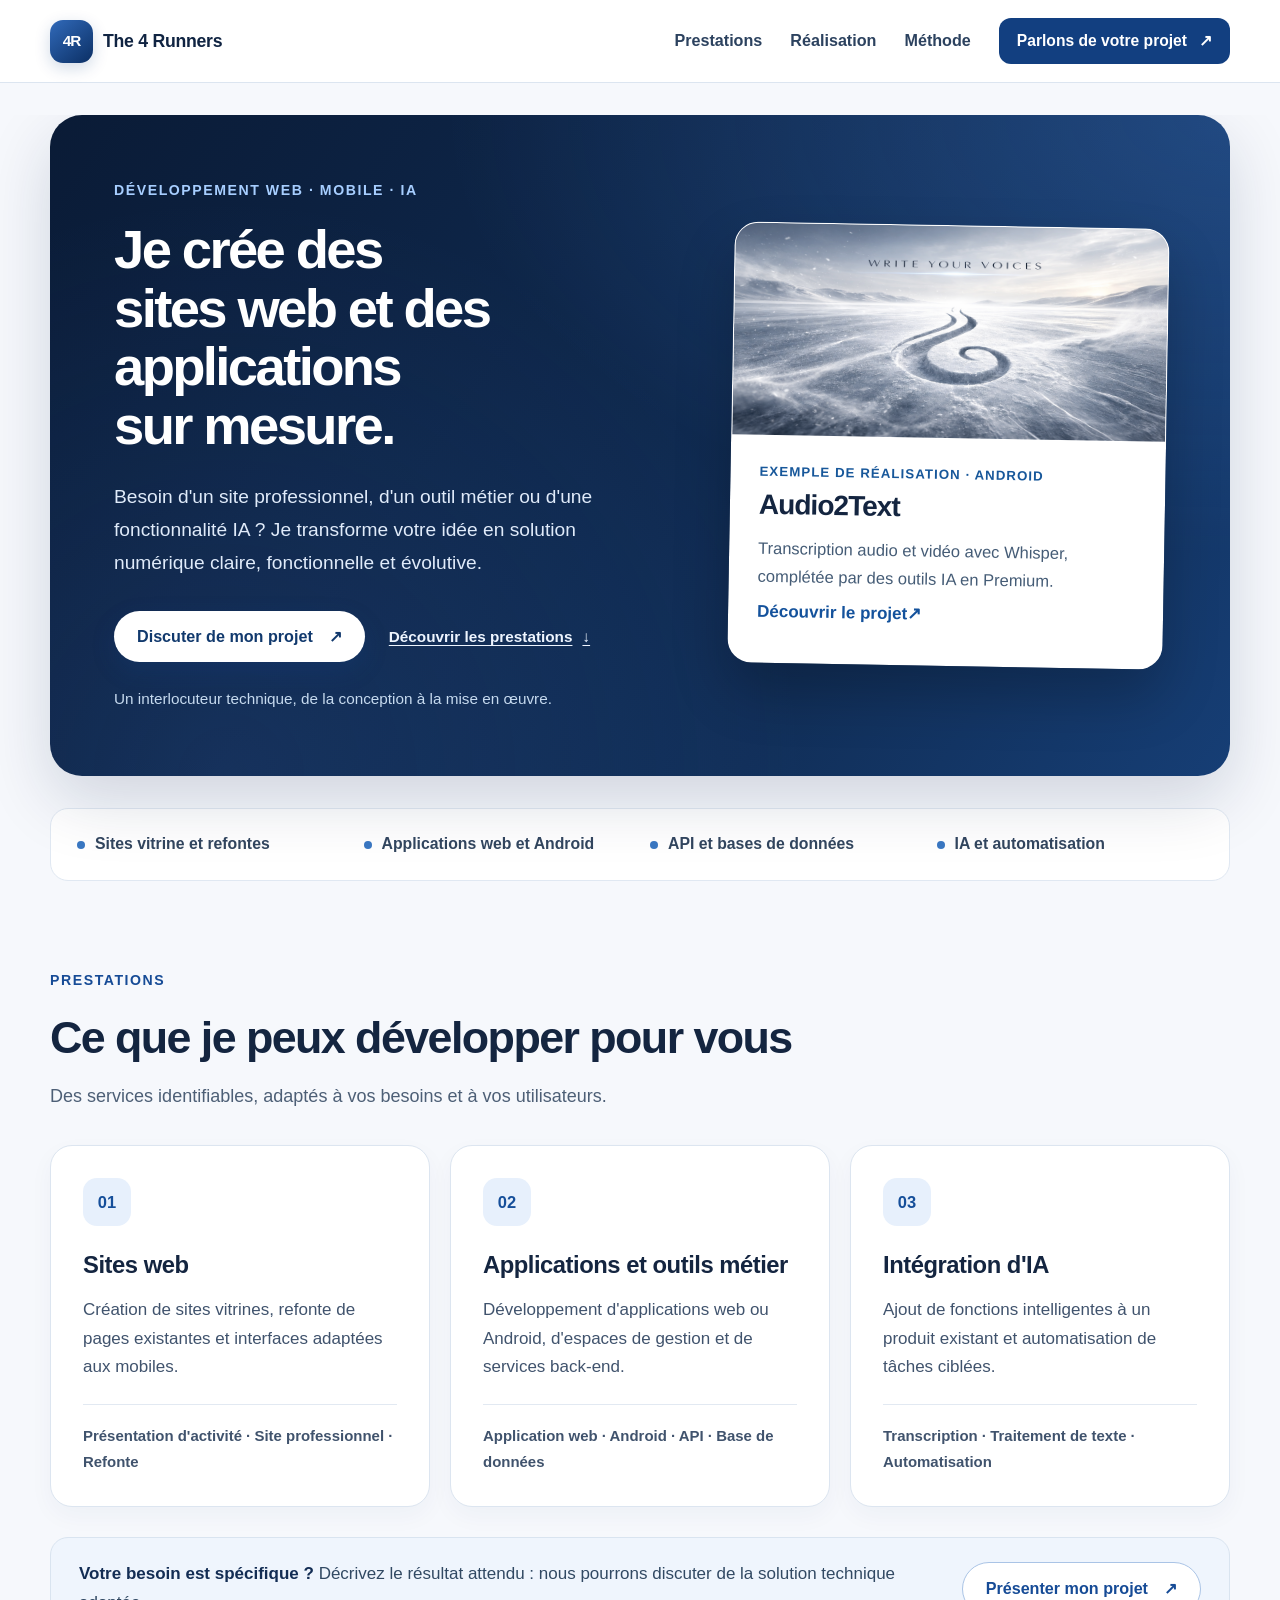
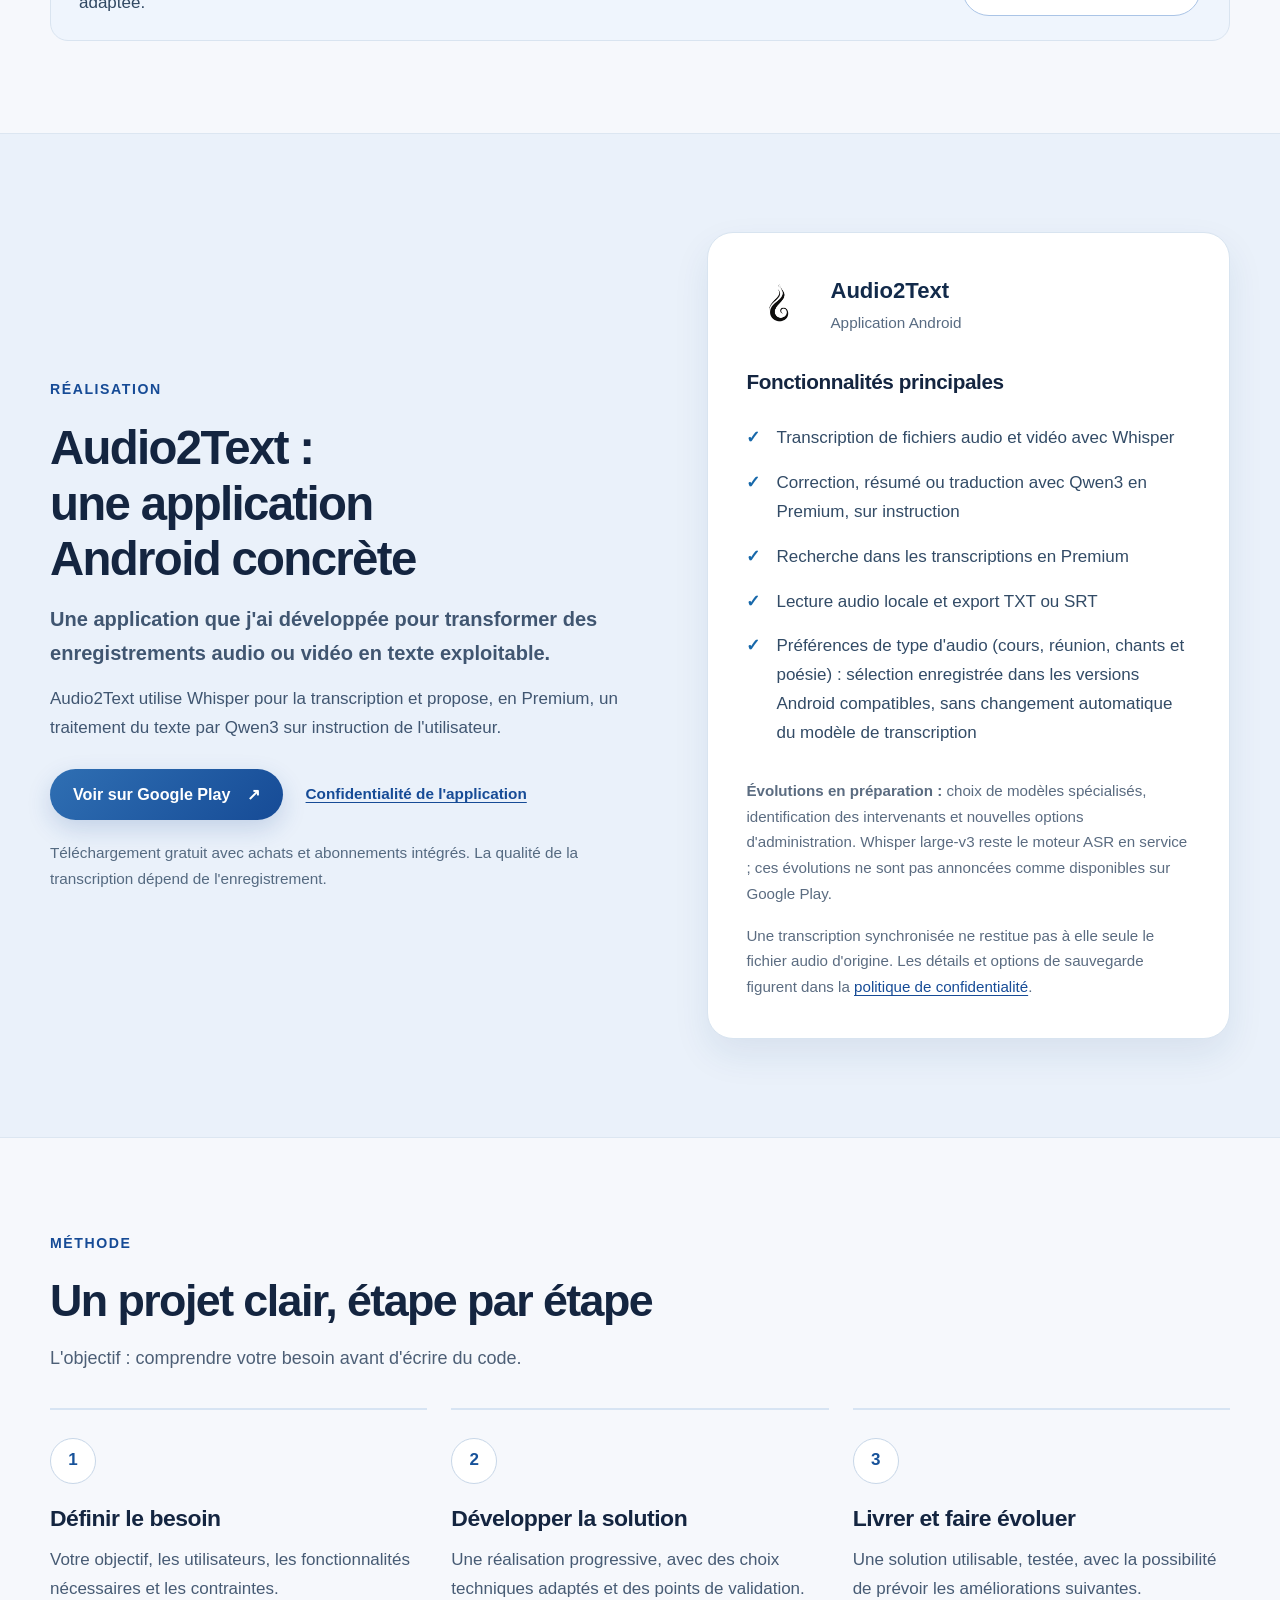
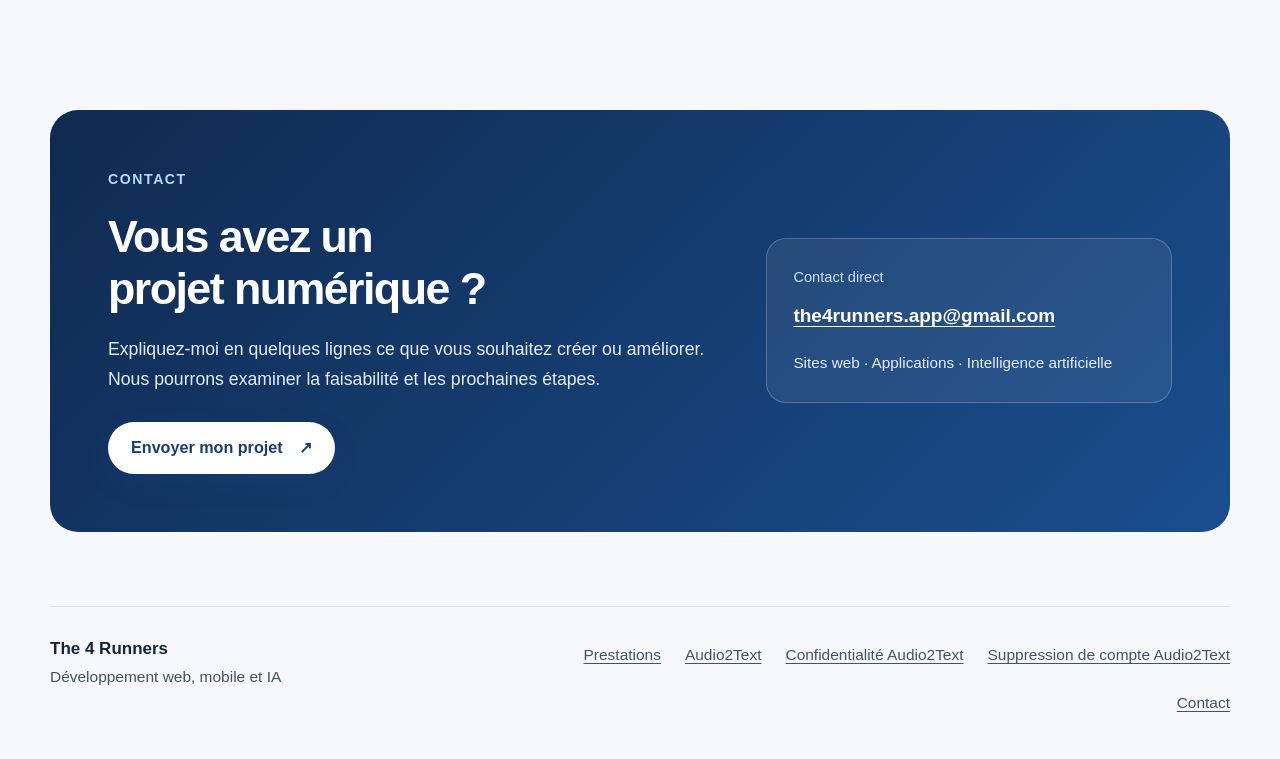
==== commit 82bbcc73: "docs(site): aligner la présentation Audio2Text sur les capacités ASR réelles" ====
--- a/index.html
+++ b/index.html
@@ -162,7 +162,9 @@
             <li>Correction, résumé ou traduction avec Qwen3 en Premium, sur instruction</li>
             <li>Recherche dans les transcriptions en Premium</li>
             <li>Lecture audio locale et export TXT ou SRT</li>
+            <li>Préférences de type d'audio (cours, réunion, chants et poésie) : sélection enregistrée dans les versions Android compatibles, sans changement automatique du modèle de transcription</li>
           </ul>
+          <p class="small"><strong>Évolutions en préparation :</strong> choix de modèles spécialisés, identification des intervenants et nouvelles options d'administration. Whisper large-v3 reste le moteur ASR en service ; ces évolutions ne sont pas annoncées comme disponibles sur Google Play.</p>
           <p class="small">Une transcription synchronisée ne restitue pas à elle seule le fichier audio d'origine. Les détails et options de sauvegarde figurent dans la <a href="/privacy.html#sauvegarde-audio">politique de confidentialité</a>.</p>
         </div>
       </div>
--- a/assets/site.css
+++ b/assets/site.css
@@ -548,3 +548,8 @@
 @media (prefers-reduced-motion: reduce) {
   .home-page *, .home-page *::before, .home-page *::after { transition-duration: 0s !important; animation-duration: 0s !important; }
 }
+
+/* Le menu mobile et le bouton retour haut restent faciles d'accès. */
+.home-page .site-header { position: sticky; top: 0; z-index: 90; }
+.business-main section[id] { scroll-margin-top: 104px; }
+@media (max-width: 760px) { .business-main section[id] { scroll-margin-top: 82px; } }
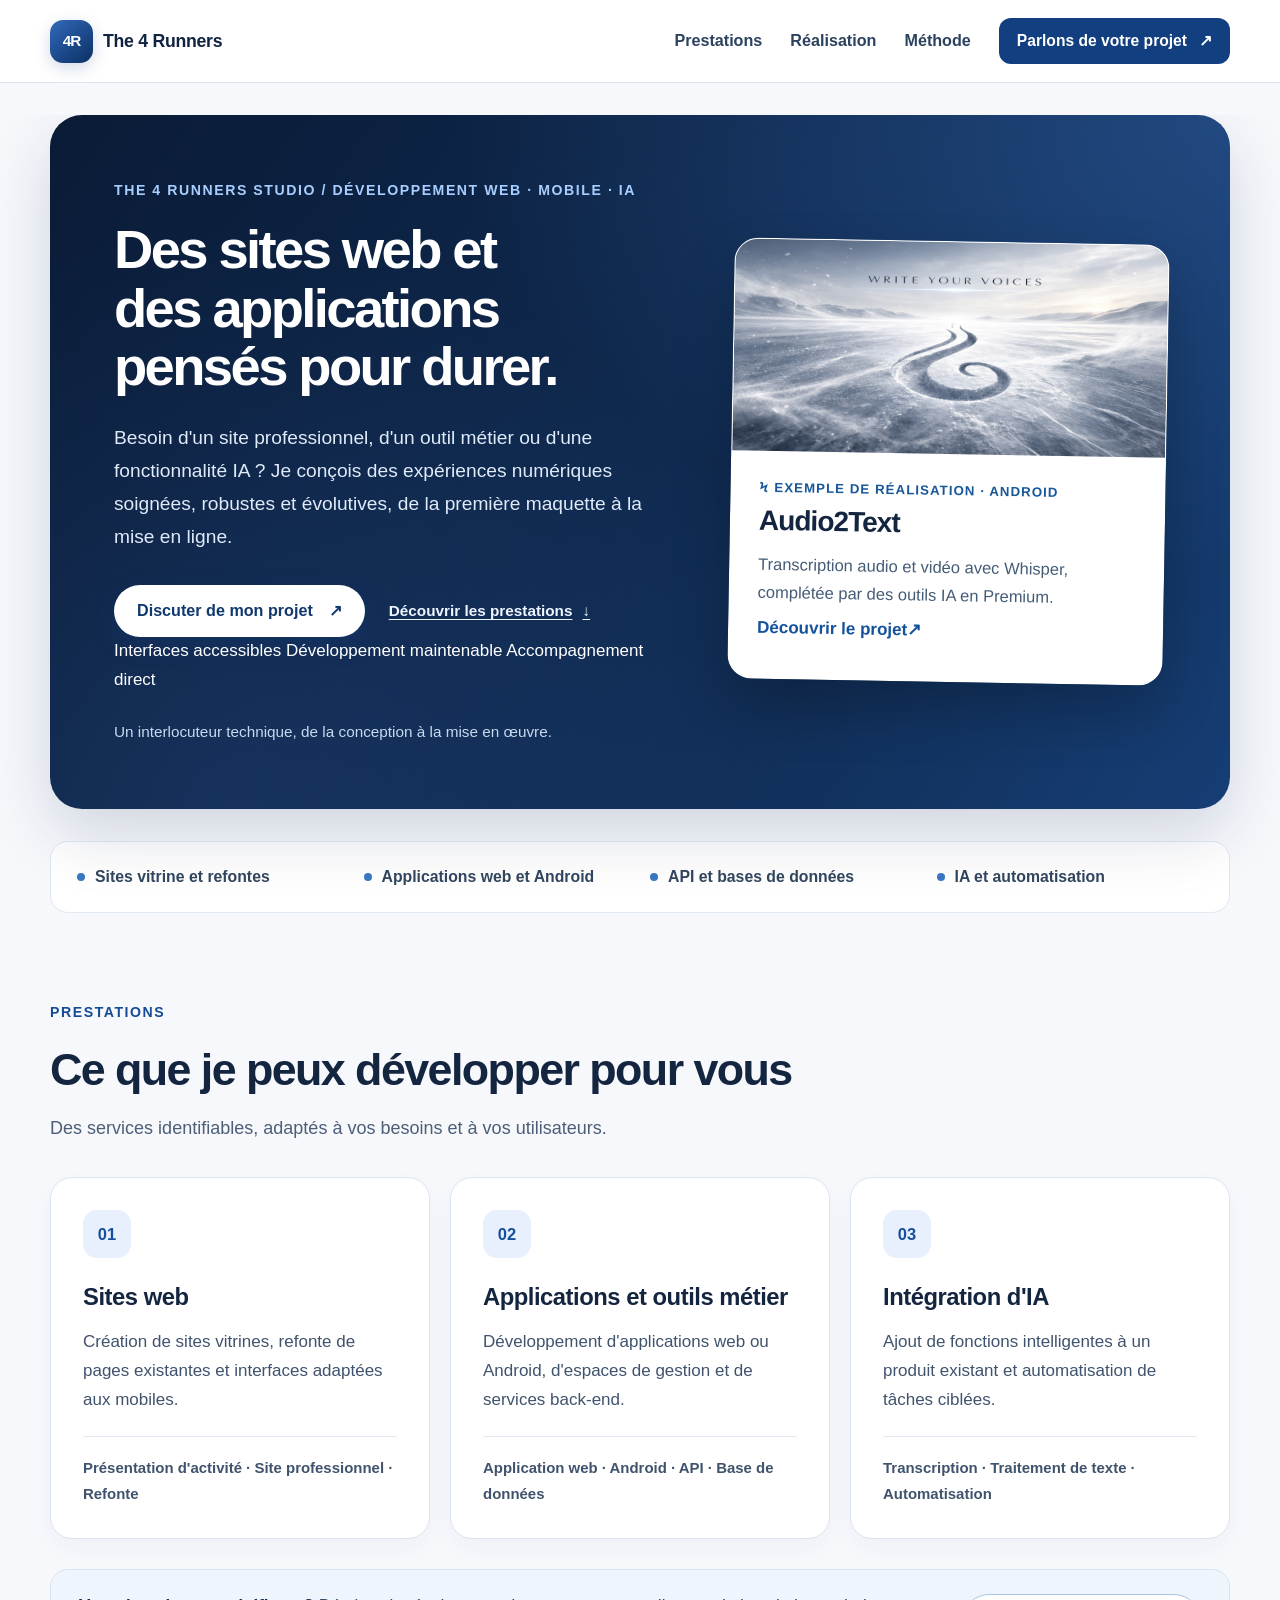
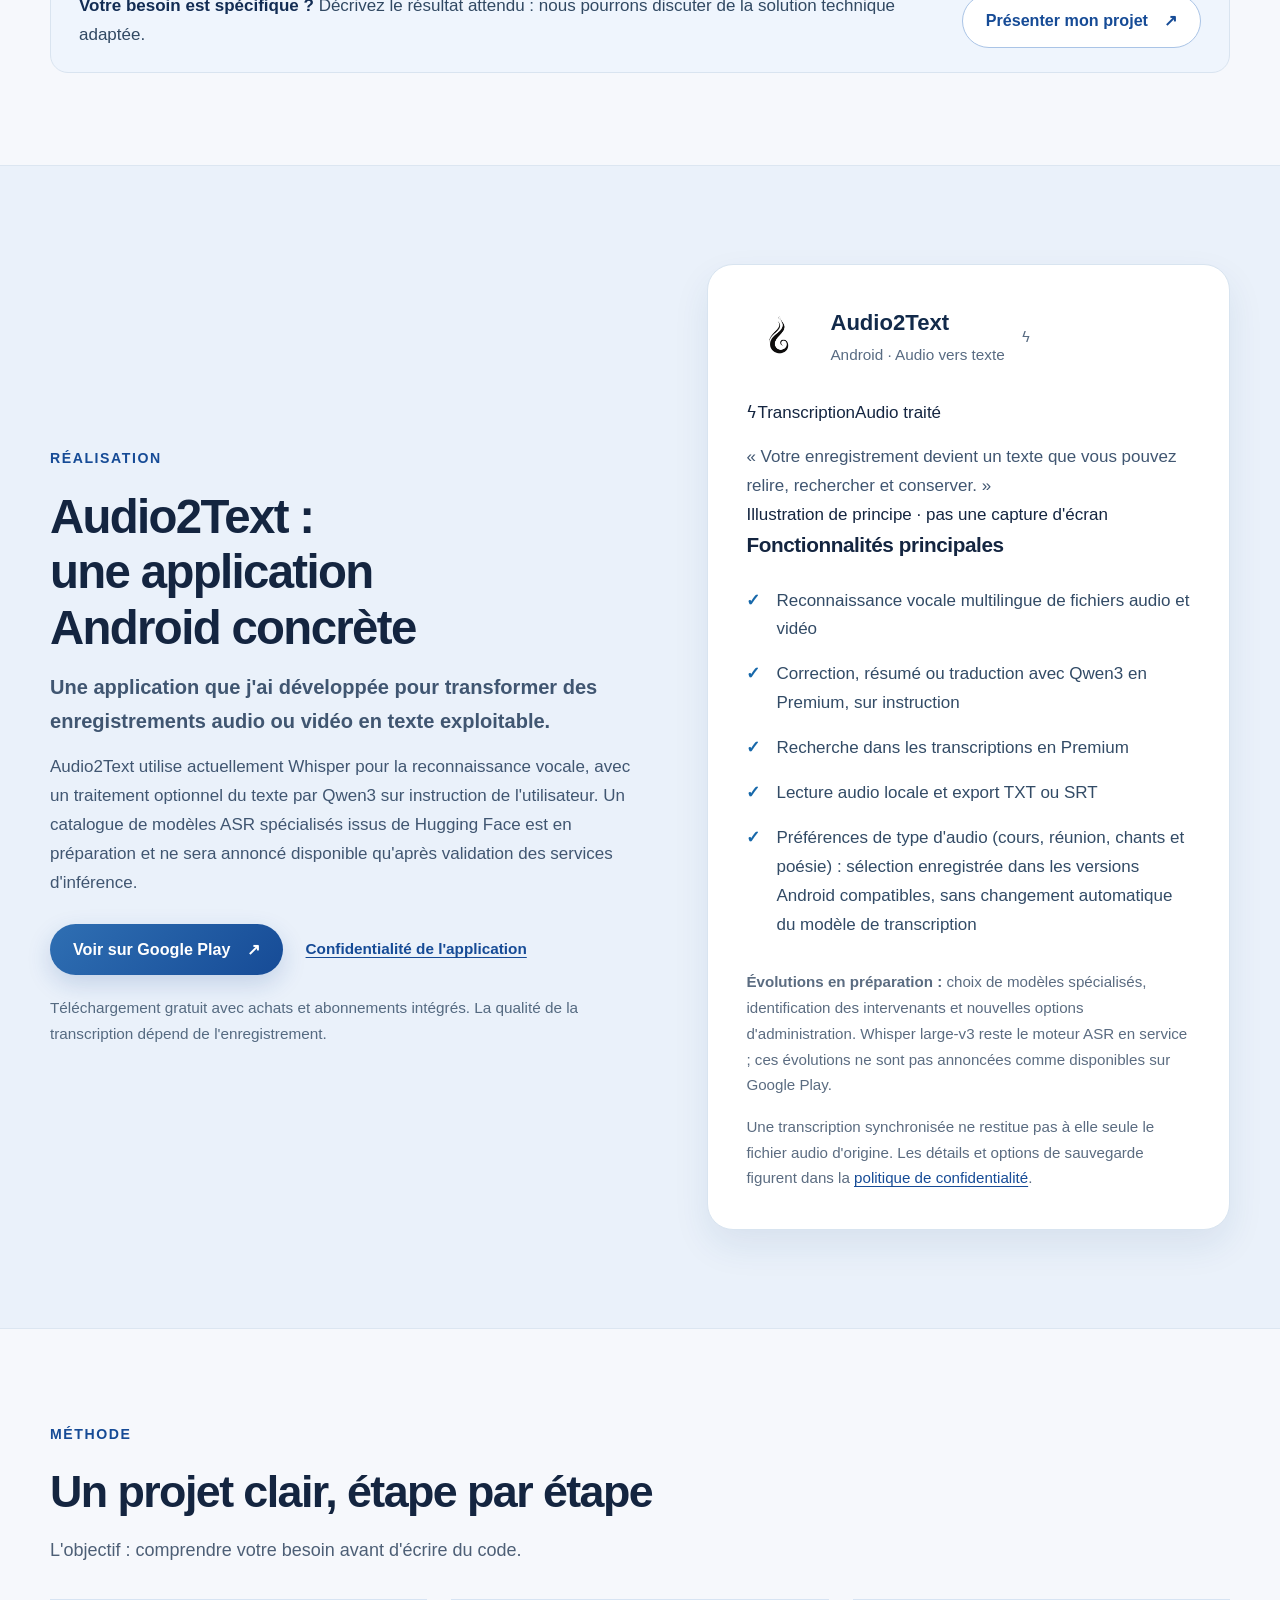
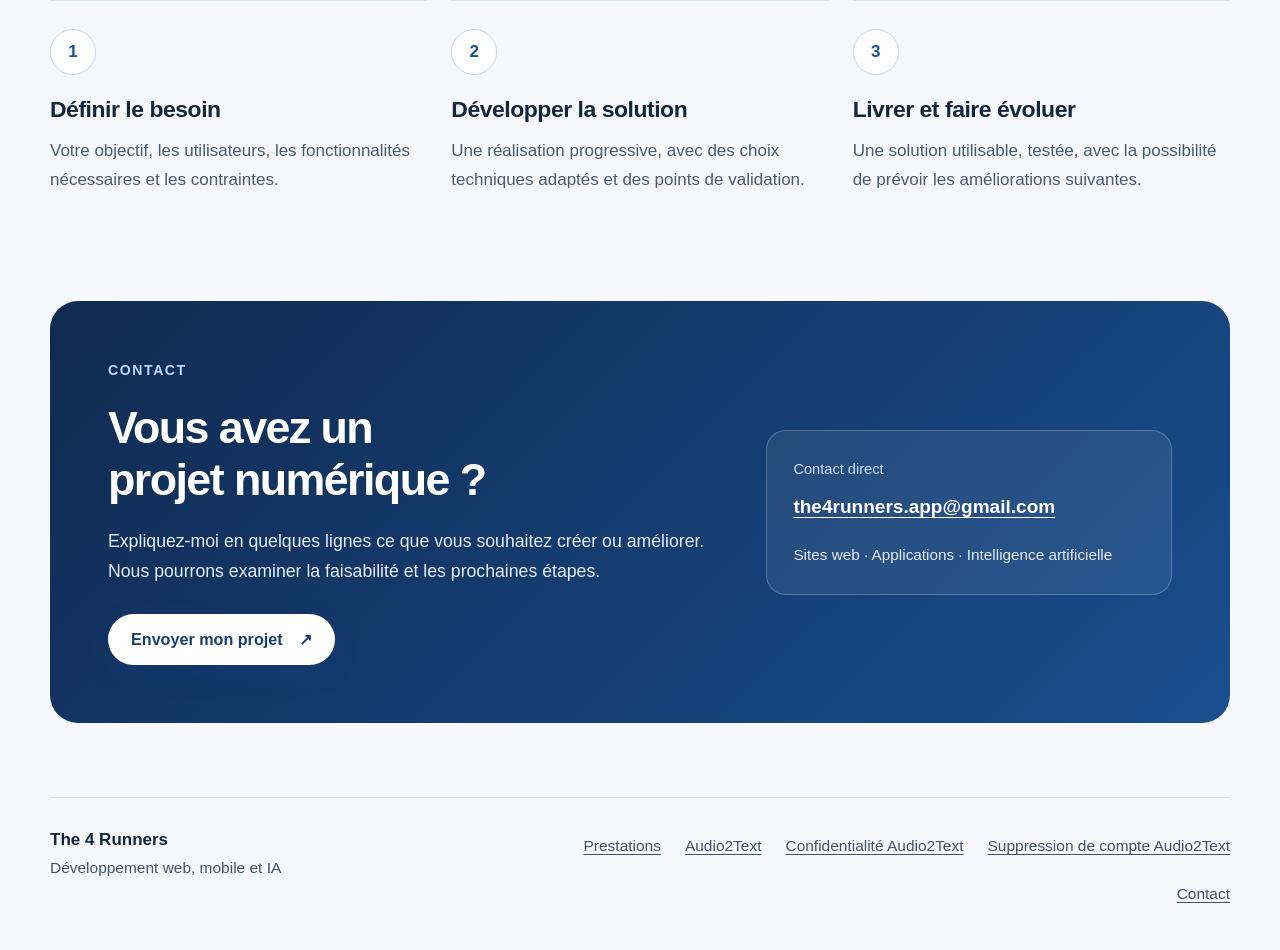
==== commit a3259beb: "design(site): clarify studio positioning and add branded Audio2Text showcase" ====
--- a/index.html
+++ b/index.html
@@ -5,7 +5,7 @@
   <meta name="viewport" content="width=device-width, initial-scale=1" />
   <title>The 4 Runners | Développeur web, mobile et IA</title>
   <meta name="description" content="Création de sites web, développement d'applications web et Android, intégration d'IA et automatisation. Découvrez les prestations The 4 Runners et l'application Audio2Text." />
-  <meta name="theme-color" content="#0b1e3b" />
+  <meta name="theme-color" content="#102e56" />
   <link rel="canonical" href="https://the4runners.fr/" />
   <link rel="icon" type="image/svg+xml" href="/assets/branding/favicon-4r.svg" />
   <link rel="preload" as="image" href="/assets/branding/banniere_audio2text.png" />
@@ -77,19 +77,24 @@
   <main class="business-main" id="contenu" tabindex="-1">
     <section id="accueil" class="hero hero-business container" aria-labelledby="titre-accueil">
       <div class="hero-copy">
-        <p class="eyebrow">Développement web · Mobile · IA</p>
-        <h1 id="titre-accueil">Je crée des sites web et des applications sur mesure.</h1>
-        <p class="lead">Besoin d'un site professionnel, d'un outil métier ou d'une fonctionnalité IA ? Je transforme votre idée en solution numérique claire, fonctionnelle et évolutive.</p>
+        <p class="eyebrow">THE 4 RUNNERS STUDIO <span aria-hidden="true">/</span> DÉVELOPPEMENT WEB · MOBILE · IA</p>
+        <h1 id="titre-accueil">Des sites web et des applications <span class="hero-emphasis">pensés pour durer.</span></h1>
+        <p class="lead">Besoin d'un site professionnel, d'un outil métier ou d'une fonctionnalité IA ? Je conçois des expériences numériques soignées, robustes et évolutives, de la première maquette à la mise en ligne.</p>
         <div class="actions hero-actions">
           <a class="button button-primary" href="#contact">Discuter de mon projet <span aria-hidden="true">↗</span></a>
           <a class="text-link" href="#services">Découvrir les prestations <span aria-hidden="true">↓</span></a>
         </div>
+        <div class="hero-proof" aria-label="Principes de réalisation">
+          <span>Interfaces accessibles</span>
+          <span>Développement maintenable</span>
+          <span>Accompagnement direct</span>
+        </div>
         <p class="hero-note">Un interlocuteur technique, de la conception à la mise en œuvre.</p>
       </div>
       <aside class="hero-project" aria-label="Exemple de réalisation">
         <img src="/assets/branding/banniere_audio2text.png" width="1024" height="500" fetchpriority="high" alt="Bannière de l'application Android Audio2Text, sur un paysage enneigé" />
         <div class="hero-project-body">
-          <p class="project-kicker">Exemple de réalisation · Android</p>
+          <p class="project-kicker"><span class="project-kicker-bolt" aria-hidden="true">ϟ</span> Exemple de réalisation · Android</p>
           <h2>Audio2Text</h2>
           <p>Transcription audio et vidéo avec Whisper, complétée par des outils IA en Premium.</p>
           <a href="#realisation">Découvrir le projet <span aria-hidden="true">↗</span></a>
@@ -141,7 +146,7 @@
           <p class="eyebrow">Réalisation</p>
           <h2 id="titre-realisation">Audio2Text : une application Android concrète</h2>
           <p class="project-lead">Une application que j'ai développée pour transformer des enregistrements audio ou vidéo en texte exploitable.</p>
-          <p>Audio2Text utilise Whisper pour la transcription et propose, en Premium, un traitement du texte par Qwen3 sur instruction de l'utilisateur.</p>
+          <p>Audio2Text utilise actuellement Whisper pour la reconnaissance vocale, avec un traitement optionnel du texte par Qwen3 sur instruction de l'utilisateur. Un catalogue de modèles ASR spécialisés issus de Hugging Face est en préparation et ne sera annoncé disponible qu'après validation des services d'inférence.</p>
           <div class="actions">
             <a class="button button-primary" href="https://play.google.com/store/apps/details?id=com.the4runners.audio2text" target="_blank" rel="noopener noreferrer">Voir sur Google Play <span aria-hidden="true">↗</span></a>
             <a class="text-link" href="/privacy.html">Confidentialité de l'application</a>
@@ -153,12 +158,19 @@
             <img src="/assets/branding/logo_audio2text_tr.png" width="72" height="72" loading="lazy" alt="" />
             <div>
               <strong>Audio2Text</strong>
-              <span>Application Android</span>
+              <span>Android · Audio vers texte</span>
             </div>
+            <span class="studio-bolt" aria-hidden="true">ϟ</span>
+          </div>
+          <div class="studio-preview" role="img" aria-label="Aperçu illustratif de l'interface audio et transcription de l'application">
+            <div class="studio-preview-top"><span class="studio-preview-icon" aria-hidden="true">ϟ</span><span>Transcription</span><span class="studio-preview-state">Audio traité</span></div>
+            <div class="studio-waveform" aria-hidden="true"><i></i><i></i><i></i><i></i><i></i><i></i><i></i><i></i><i></i><i></i><i></i><i></i><i></i><i></i><i></i><i></i></div>
+            <p class="studio-preview-text">« Votre enregistrement devient un texte que vous pouvez relire, rechercher et conserver. »</p>
+            <span class="studio-preview-note">Illustration de principe · pas une capture d'écran</span>
           </div>
           <h3>Fonctionnalités principales</h3>
           <ul class="project-feature-list">
-            <li>Transcription de fichiers audio et vidéo avec Whisper</li>
+            <li>Reconnaissance vocale multilingue de fichiers audio et vidéo</li>
             <li>Correction, résumé ou traduction avec Qwen3 en Premium, sur instruction</li>
             <li>Recherche dans les transcriptions en Premium</li>
             <li>Lecture audio locale et export TXT ou SRT</li>
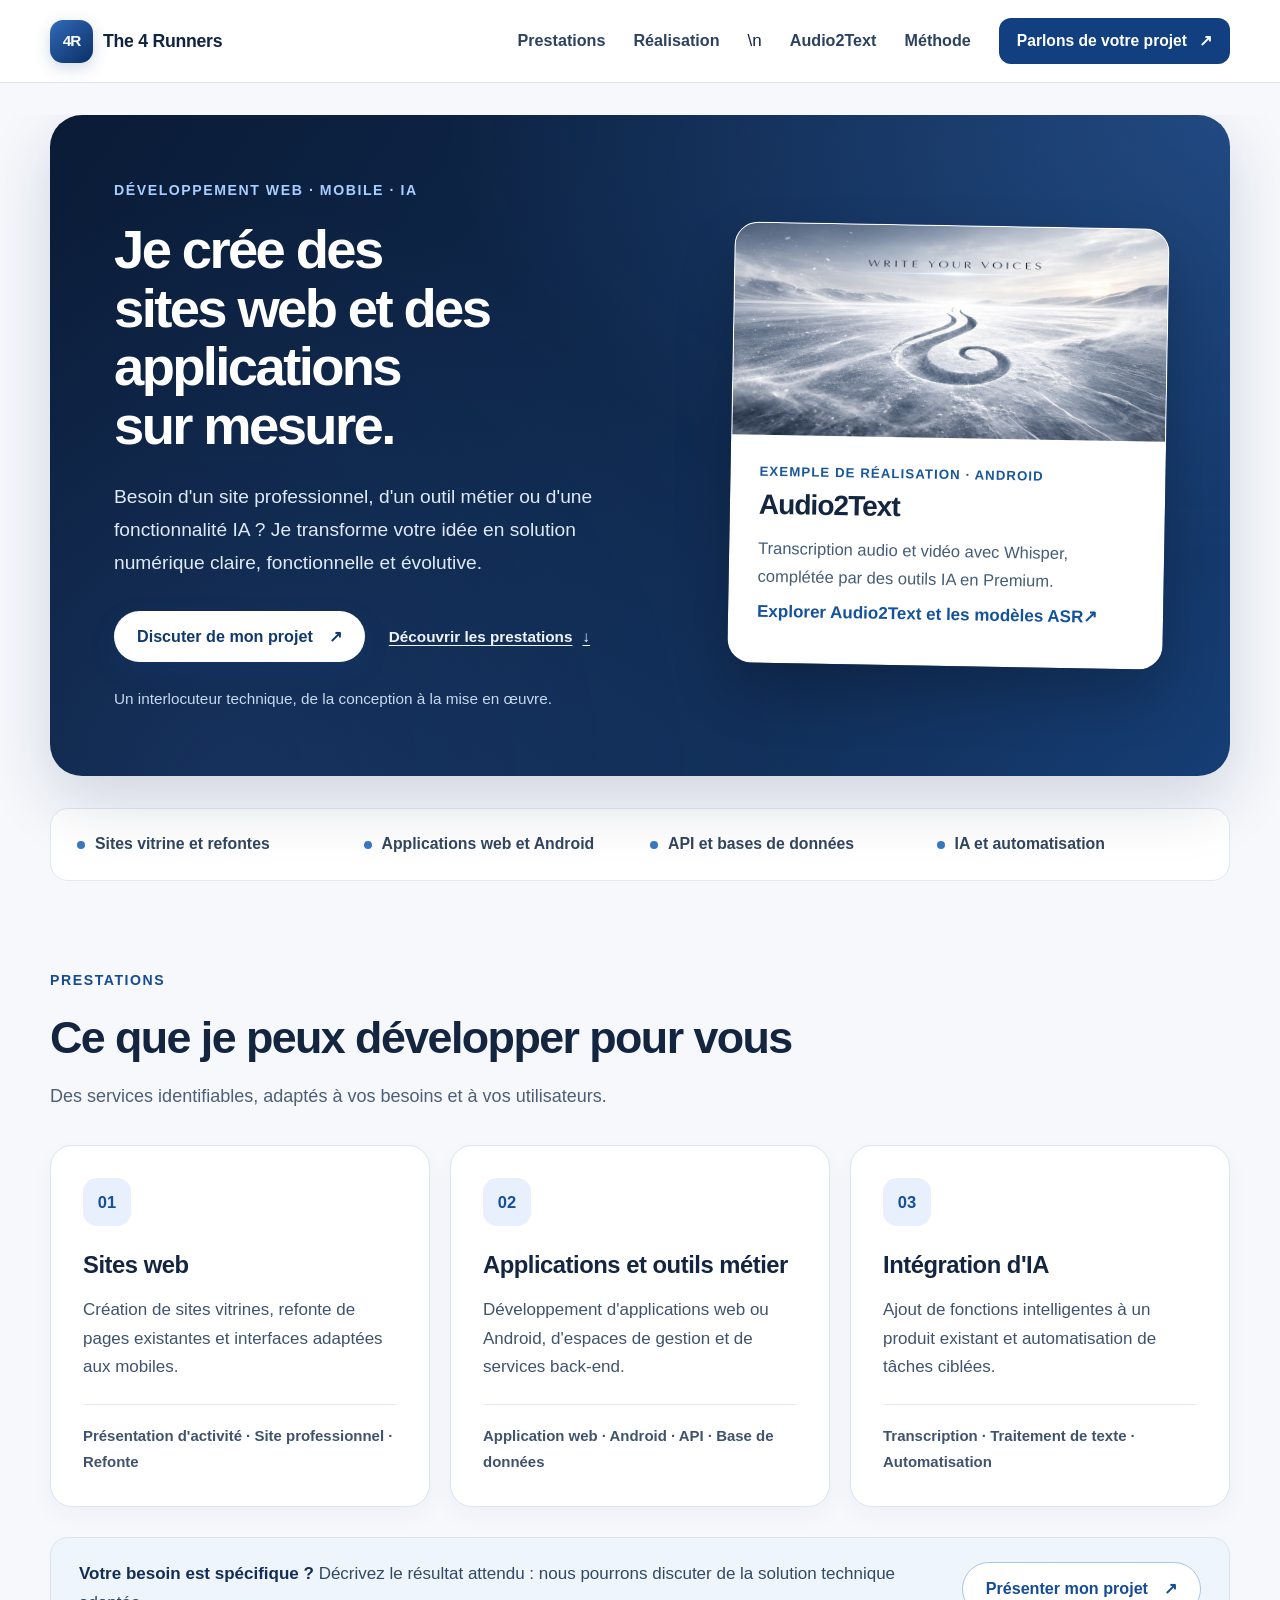
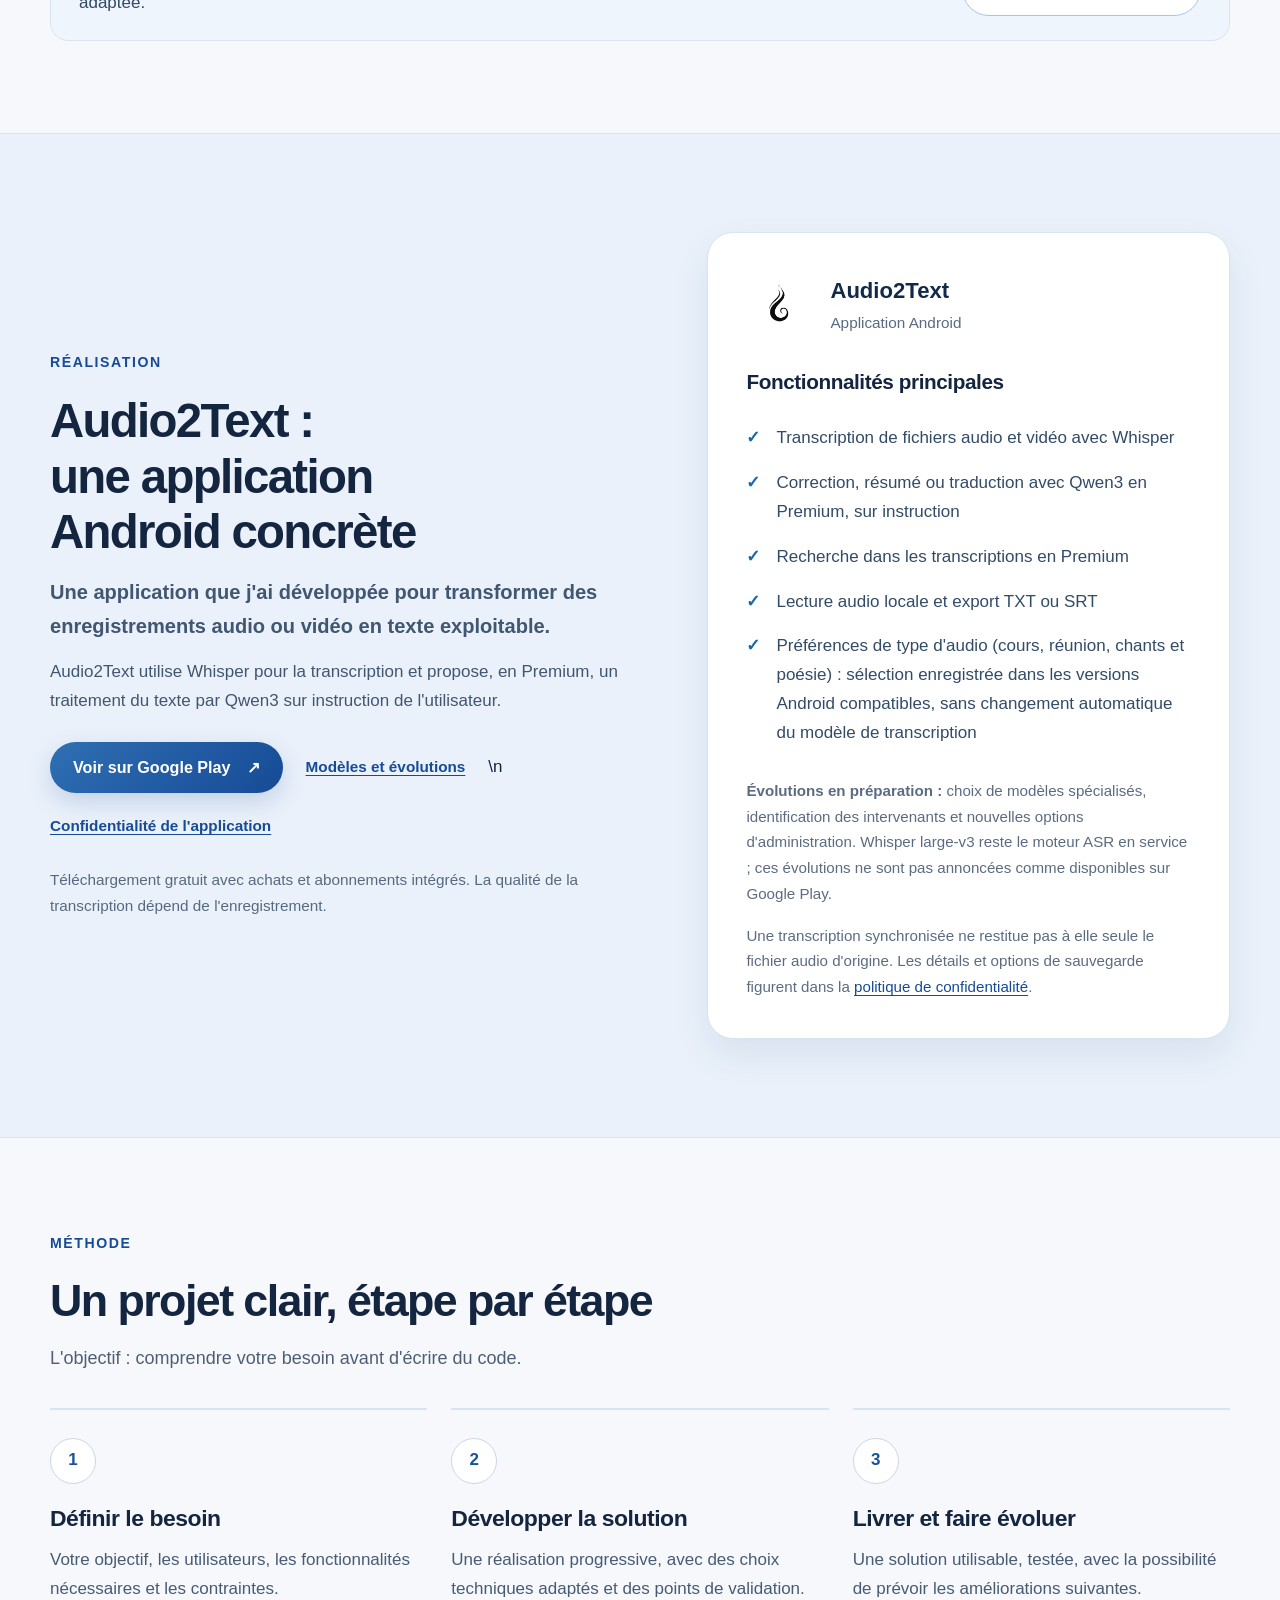
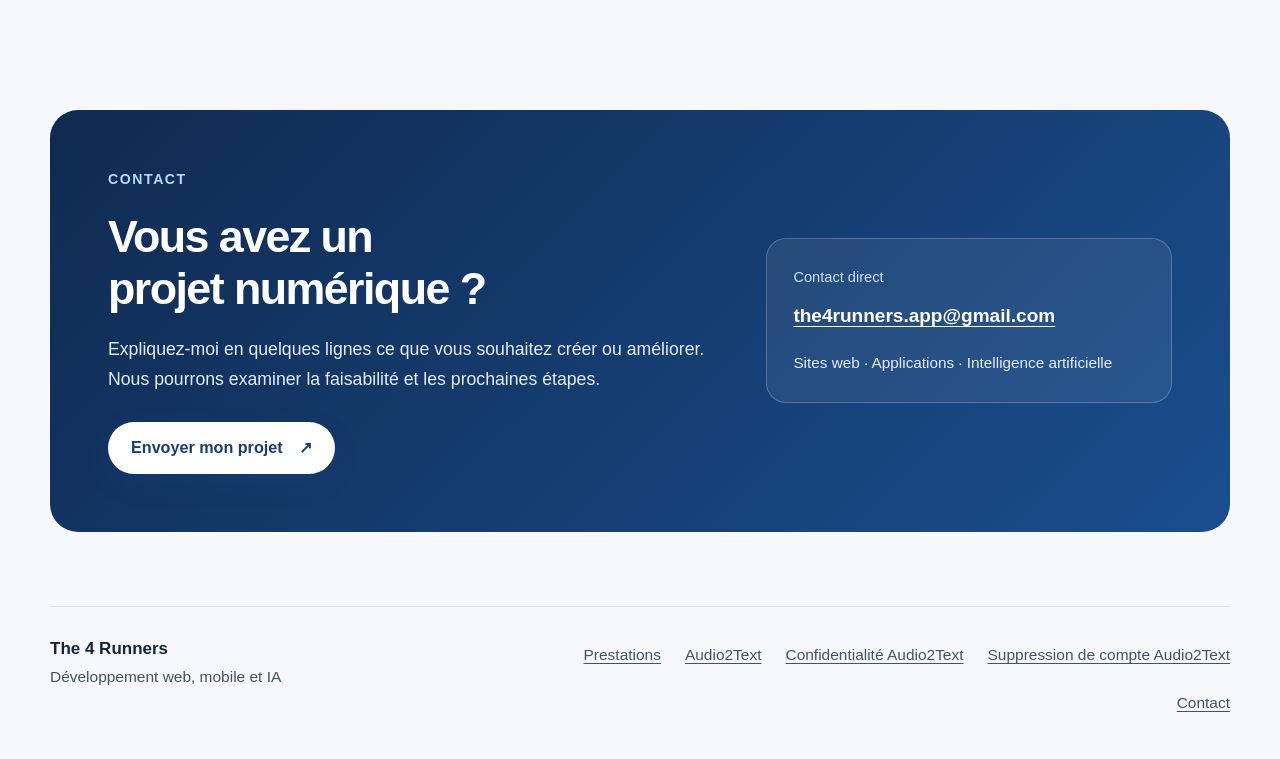
==== commit d036a017: "feat(site): link dedicated Audio2Text page and update sitemap/docs" ====
--- a/index.html
+++ b/index.html
@@ -5,7 +5,7 @@
   <meta name="viewport" content="width=device-width, initial-scale=1" />
   <title>The 4 Runners | Développeur web, mobile et IA</title>
   <meta name="description" content="Création de sites web, développement d'applications web et Android, intégration d'IA et automatisation. Découvrez les prestations The 4 Runners et l'application Audio2Text." />
-  <meta name="theme-color" content="#102e56" />
+  <meta name="theme-color" content="#0b1e3b" />
   <link rel="canonical" href="https://the4runners.fr/" />
   <link rel="icon" type="image/svg+xml" href="/assets/branding/favicon-4r.svg" />
   <link rel="preload" as="image" href="/assets/branding/banniere_audio2text.png" />
@@ -59,7 +59,7 @@
       </a>
       <nav class="site-nav nav-desktop" aria-label="Navigation principale">
         <a href="#services">Prestations</a>
-        <a href="#realisation">Réalisation</a>
+        <a href="#realisation">Réalisation</a>\n        <a href="/audio2text.html">Audio2Text</a>
         <a href="#methode">Méthode</a>
       </nav>
       <a class="header-cta" href="#contact">Parlons de votre projet <span aria-hidden="true">↗</span></a>
@@ -77,27 +77,22 @@
   <main class="business-main" id="contenu" tabindex="-1">
     <section id="accueil" class="hero hero-business container" aria-labelledby="titre-accueil">
       <div class="hero-copy">
-        <p class="eyebrow">THE 4 RUNNERS STUDIO <span aria-hidden="true">/</span> DÉVELOPPEMENT WEB · MOBILE · IA</p>
-        <h1 id="titre-accueil">Des sites web et des applications <span class="hero-emphasis">pensés pour durer.</span></h1>
-        <p class="lead">Besoin d'un site professionnel, d'un outil métier ou d'une fonctionnalité IA ? Je conçois des expériences numériques soignées, robustes et évolutives, de la première maquette à la mise en ligne.</p>
+        <p class="eyebrow">Développement web · Mobile · IA</p>
+        <h1 id="titre-accueil">Je crée des sites web et des applications sur mesure.</h1>
+        <p class="lead">Besoin d'un site professionnel, d'un outil métier ou d'une fonctionnalité IA ? Je transforme votre idée en solution numérique claire, fonctionnelle et évolutive.</p>
         <div class="actions hero-actions">
           <a class="button button-primary" href="#contact">Discuter de mon projet <span aria-hidden="true">↗</span></a>
           <a class="text-link" href="#services">Découvrir les prestations <span aria-hidden="true">↓</span></a>
         </div>
-        <div class="hero-proof" aria-label="Principes de réalisation">
-          <span>Interfaces accessibles</span>
-          <span>Développement maintenable</span>
-          <span>Accompagnement direct</span>
-        </div>
         <p class="hero-note">Un interlocuteur technique, de la conception à la mise en œuvre.</p>
       </div>
       <aside class="hero-project" aria-label="Exemple de réalisation">
         <img src="/assets/branding/banniere_audio2text.png" width="1024" height="500" fetchpriority="high" alt="Bannière de l'application Android Audio2Text, sur un paysage enneigé" />
         <div class="hero-project-body">
-          <p class="project-kicker"><span class="project-kicker-bolt" aria-hidden="true">ϟ</span> Exemple de réalisation · Android</p>
+          <p class="project-kicker">Exemple de réalisation · Android</p>
           <h2>Audio2Text</h2>
           <p>Transcription audio et vidéo avec Whisper, complétée par des outils IA en Premium.</p>
-          <a href="#realisation">Découvrir le projet <span aria-hidden="true">↗</span></a>
+          <a href="/audio2text.html">Explorer Audio2Text et les modèles ASR <span aria-hidden="true">↗</span></a>
         </div>
       </aside>
     </section>
@@ -146,10 +141,10 @@
           <p class="eyebrow">Réalisation</p>
           <h2 id="titre-realisation">Audio2Text : une application Android concrète</h2>
           <p class="project-lead">Une application que j'ai développée pour transformer des enregistrements audio ou vidéo en texte exploitable.</p>
-          <p>Audio2Text utilise actuellement Whisper pour la reconnaissance vocale, avec un traitement optionnel du texte par Qwen3 sur instruction de l'utilisateur. Un catalogue de modèles ASR spécialisés issus de Hugging Face est en préparation et ne sera annoncé disponible qu'après validation des services d'inférence.</p>
+          <p>Audio2Text utilise Whisper pour la transcription et propose, en Premium, un traitement du texte par Qwen3 sur instruction de l'utilisateur.</p>
           <div class="actions">
             <a class="button button-primary" href="https://play.google.com/store/apps/details?id=com.the4runners.audio2text" target="_blank" rel="noopener noreferrer">Voir sur Google Play <span aria-hidden="true">↗</span></a>
-            <a class="text-link" href="/privacy.html">Confidentialité de l'application</a>
+            <a class="text-link" href="/audio2text.html">Modèles et évolutions</a>\n            <a class="text-link" href="/privacy.html">Confidentialité de l'application</a>
           </div>
           <p class="project-disclaimer">Téléchargement gratuit avec achats et abonnements intégrés. La qualité de la transcription dépend de l'enregistrement.</p>
         </div>
@@ -158,19 +153,12 @@
             <img src="/assets/branding/logo_audio2text_tr.png" width="72" height="72" loading="lazy" alt="" />
             <div>
               <strong>Audio2Text</strong>
-              <span>Android · Audio vers texte</span>
+              <span>Application Android</span>
             </div>
-            <span class="studio-bolt" aria-hidden="true">ϟ</span>
-          </div>
-          <div class="studio-preview" role="img" aria-label="Aperçu illustratif de l'interface audio et transcription de l'application">
-            <div class="studio-preview-top"><span class="studio-preview-icon" aria-hidden="true">ϟ</span><span>Transcription</span><span class="studio-preview-state">Audio traité</span></div>
-            <div class="studio-waveform" aria-hidden="true"><i></i><i></i><i></i><i></i><i></i><i></i><i></i><i></i><i></i><i></i><i></i><i></i><i></i><i></i><i></i><i></i></div>
-            <p class="studio-preview-text">« Votre enregistrement devient un texte que vous pouvez relire, rechercher et conserver. »</p>
-            <span class="studio-preview-note">Illustration de principe · pas une capture d'écran</span>
           </div>
           <h3>Fonctionnalités principales</h3>
           <ul class="project-feature-list">
-            <li>Reconnaissance vocale multilingue de fichiers audio et vidéo</li>
+            <li>Transcription de fichiers audio et vidéo avec Whisper</li>
             <li>Correction, résumé ou traduction avec Qwen3 en Premium, sur instruction</li>
             <li>Recherche dans les transcriptions en Premium</li>
             <li>Lecture audio locale et export TXT ou SRT</li>
@@ -214,7 +202,7 @@
       <p><strong>The 4 Runners</strong><br />Développement web, mobile et IA</p>
       <nav aria-label="Informations et contact">
         <a href="#services">Prestations</a>
-        <a href="#realisation">Audio2Text</a>
+        <a href="/audio2text.html">Audio2Text</a>
         <a href="/privacy.html">Confidentialité Audio2Text</a>
         <a href="/delete-account.html">Suppression de compte Audio2Text</a>
         <a href="mailto:the4runners.app@gmail.com">Contact</a>
--- a/assets/site.css
+++ b/assets/site.css
@@ -553,3 +553,75 @@
 .home-page .site-header { position: sticky; top: 0; z-index: 90; }
 .business-main section[id] { scroll-margin-top: 104px; }
 @media (max-width: 760px) { .business-main section[id] { scroll-margin-top: 82px; } }
+
+
+/* Audio2Text — page produit et catalogue transparent des modèles ASR. */
+.product-page .business-main { overflow: visible; }
+.product-hero {
+  display: grid; grid-template-columns: minmax(0,1.13fr) minmax(0,.87fr);
+  align-items: center; gap: clamp(28px,5vw,70px);
+  margin-top: 34px; padding: clamp(32px,5.2vw,74px);
+  border-radius: 32px;
+  background: radial-gradient(circle at 95% 5%,rgba(98,160,245,.25),transparent 46%),
+    linear-gradient(125deg,#0b1c37,#12355f 73%,#184a81);
+  color: #fff; box-shadow: 0 20px 52px #0e2e5a25;
+}
+.product-hero .eyebrow { color: #a9d1ff; }
+.product-hero h1 { font-size: clamp(2.7rem,4.6vw,4.7rem); color: #fff; letter-spacing: -.052em; line-height: 1.07; }
+.product-hero .lead { color: #e1edfd; margin-top: 25px; font-size: 1.08rem; }
+.product-hero .button-primary { background: #fff; color: #123c76; }
+.product-hero .text-link { color: #eef7ff; }
+.product-hero-note { margin-top: 27px; padding-left: 16px; border-left: 2px solid #91c2fa; color: #cfdef0; font-size: .86rem; }
+.product-hero-note strong { color: #fff; }
+.product-hero-visual { border-radius: 25px; overflow: hidden; background: #fff; border: 1px solid #ffffff55; box-shadow: 0 24px 55px #06112440; }
+.product-hero-visual img { width: 100%; height: auto; object-fit: cover; }
+.product-glass { display: flex; gap: 22px; align-items: center; background: #f6f9ff; color: #152d4d; padding: 24px; }
+.product-glass strong, .product-glass span { display: block; }
+.product-glass strong { line-height: 1.35; }
+.product-glass span { color: #526783; font-size: .85rem; }
+.mini-wave { display: flex; align-items: center; gap: 3px; height: 42px; }
+.mini-wave i { display: block; width: 3px; height: 11px; border-radius: 2px; background: #3b78c9; }
+.mini-wave i:nth-child(2),.mini-wave i:nth-child(7) { height: 23px; }
+.mini-wave i:nth-child(3),.mini-wave i:nth-child(6) { height: 31px; }
+.mini-wave i:nth-child(4),.mini-wave i:nth-child(5) { height: 40px; }
+.model-feature-grid { display: grid; grid-template-columns: repeat(3,minmax(0,1fr)); gap: 20px; }
+.model-feature-grid .card { background: #fff; min-width: 0; }
+.feature-symbol { display: inline-grid; place-items: center; width: 47px; height: 47px; border-radius: 13px; background: #e6f0fc; color: #205ba1; font-weight: 800; margin-bottom: 18px; }
+.model-feature-grid h3, .product-detail-grid h3 { margin-bottom: 12px; color: #183456; }
+.model-feature-grid p, .product-detail-grid p { color: #405973; }
+.model-library { background: #e9f1fb; border-block: 1px solid #d2e0f1; }
+.model-grid { display: grid; grid-template-columns: repeat(2,minmax(0,1fr)); gap: 20px; }
+.model-card {
+  display: flex; flex-direction: column; min-width: 0; padding: clamp(23px,3vw,33px);
+  border: 1px solid #d3e0ed; border-radius: 23px; background: #fff;
+  box-shadow: 0 8px 24px #2549720a;
+}
+.model-live { border-color: #9cbbdc; background: linear-gradient(155deg,#fff,#f0f7ff); }
+.model-card-top { display: flex; justify-content: space-between; align-items: center; flex-wrap: wrap; gap: 12px; margin-bottom: 23px; }
+.model-index { font-size: .75rem; letter-spacing: .085em; color: #467098; font-weight: 800; text-transform: uppercase; }
+.model-state { display: inline-block; font-size: .76rem; font-weight: 800; padding: 7px 11px; border-radius: 100px; background: #edf2f8; color: #405574; }
+.state-live { background: #dcecf8; color: #0c4e89; }
+.state-pilot { background: #f4eddd; color: #805f22; }
+.model-card h3 { color: #142947; font-size: clamp(1.24rem,2vw,1.6rem); }
+.model-use { font-size: .91rem; font-weight: 700; color: #2d619a; margin: 7px 0 13px; }
+.model-card p:not(.model-use) { color: #405872; font-size: .94rem; }
+.model-tags { margin: 22px 0 24px; display: flex; flex-wrap: wrap; gap: 8px; }
+.model-tags span { padding: 5px 10px; background: #f0f5fb; border: 1px solid #e1eaf4; border-radius: 8px; color: #345b80; font-size: .73rem; font-weight: 700; }
+.model-card a { margin-top: auto; font-weight: 750; color: #184f93; padding-block: 8px; }
+.model-library-footnote { color: #4a607c; font-size: .85rem; max-width: 95ch; margin-top: 25px; }
+.product-detail-grid { display: grid; grid-template-columns: repeat(2,minmax(0,1fr)); gap: 20px; }
+.product-detail-grid .card { background: #fff; }
+.product-detail-grid .small { margin-top: 15px; }
+.product-bottom-actions { display: flex; align-items: center; flex-wrap: wrap; gap: 18px; margin-top: 30px; }
+@media (max-width: 920px) {
+  .product-hero { grid-template-columns: 1fr; padding: 42px; }
+  .product-hero-visual { max-width: 710px; }
+}
+@media (max-width: 760px) {
+  .model-feature-grid, .model-grid, .product-detail-grid { grid-template-columns: 1fr; }
+  .product-hero { padding: 32px 23px; border-radius: 24px; margin-top: 16px; }
+  .product-hero h1 { font-size: clamp(2.35rem,8vw,3.35rem); }
+  .product-glass { padding: 18px; gap: 16px; }
+  .model-library { padding-block: 60px; }
+}
+@media (prefers-reduced-motion: reduce) { .model-card, .product-hero { transition: none !important; } }
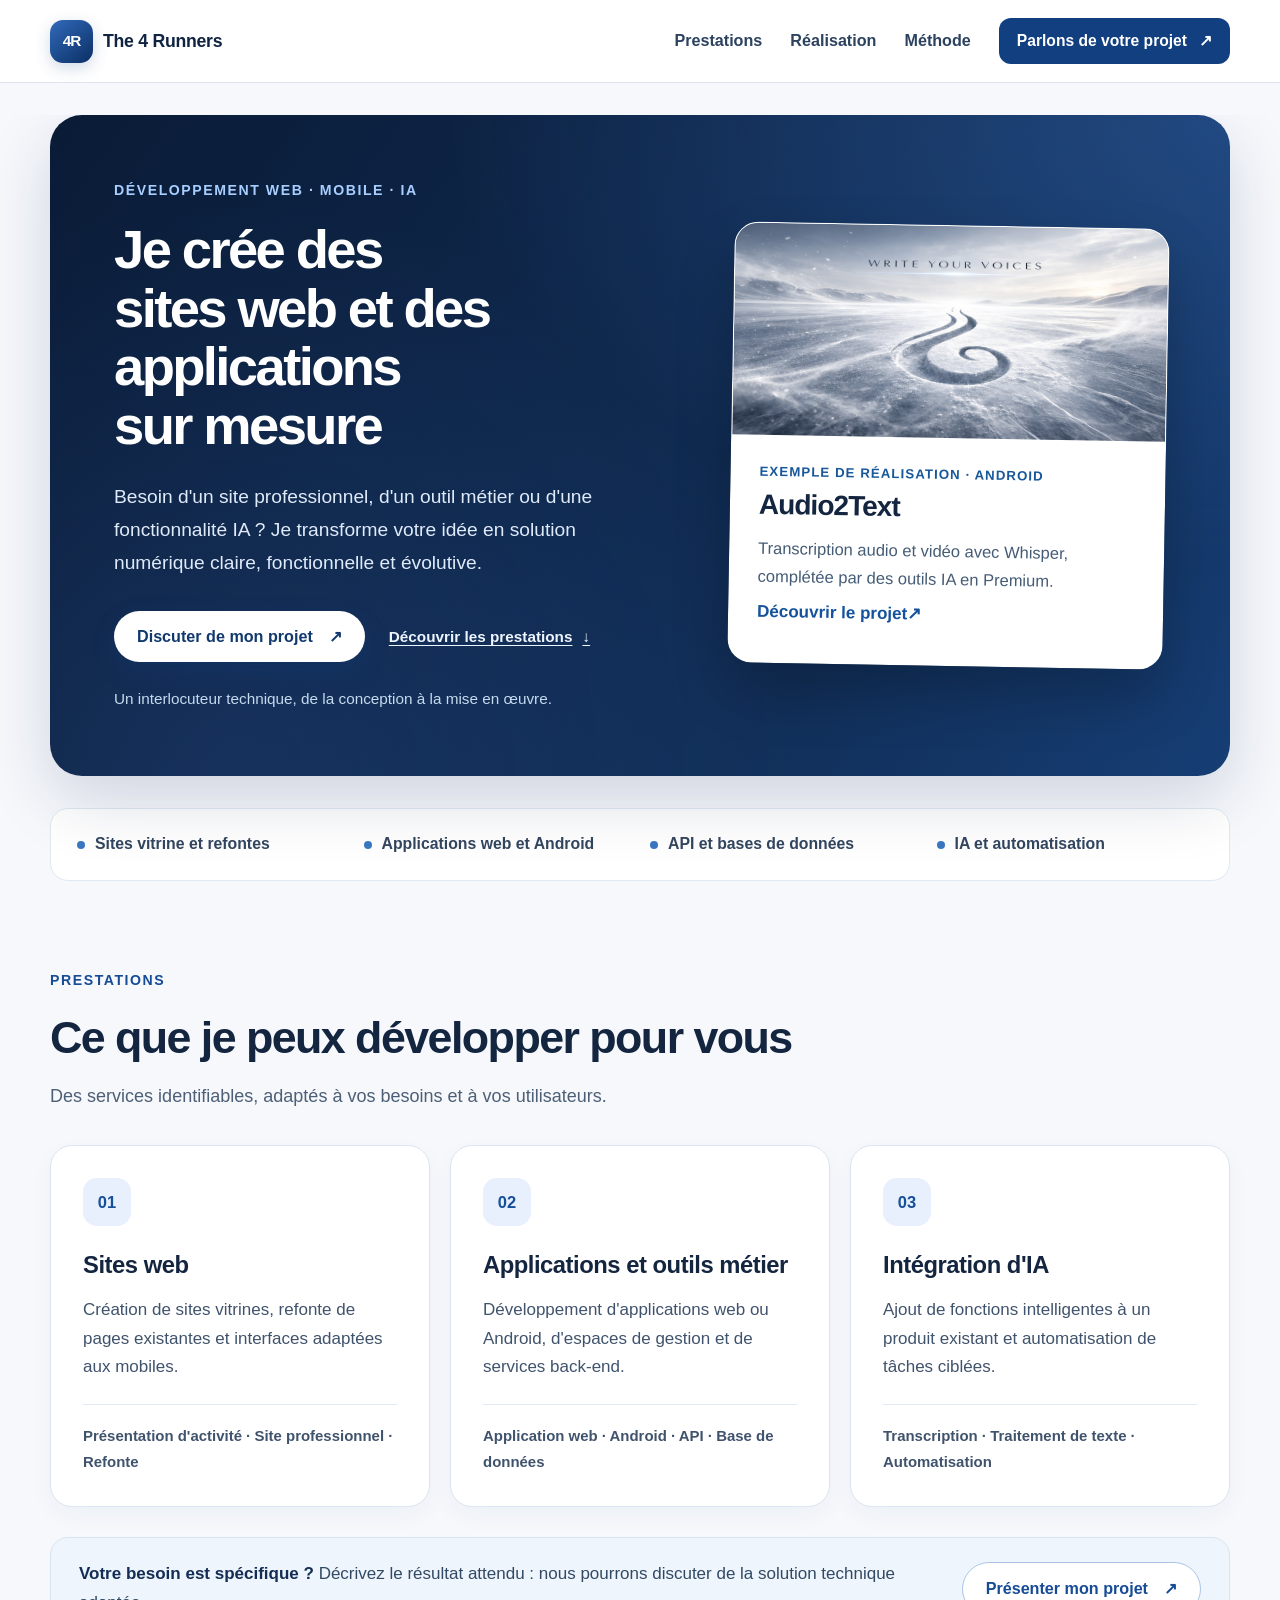
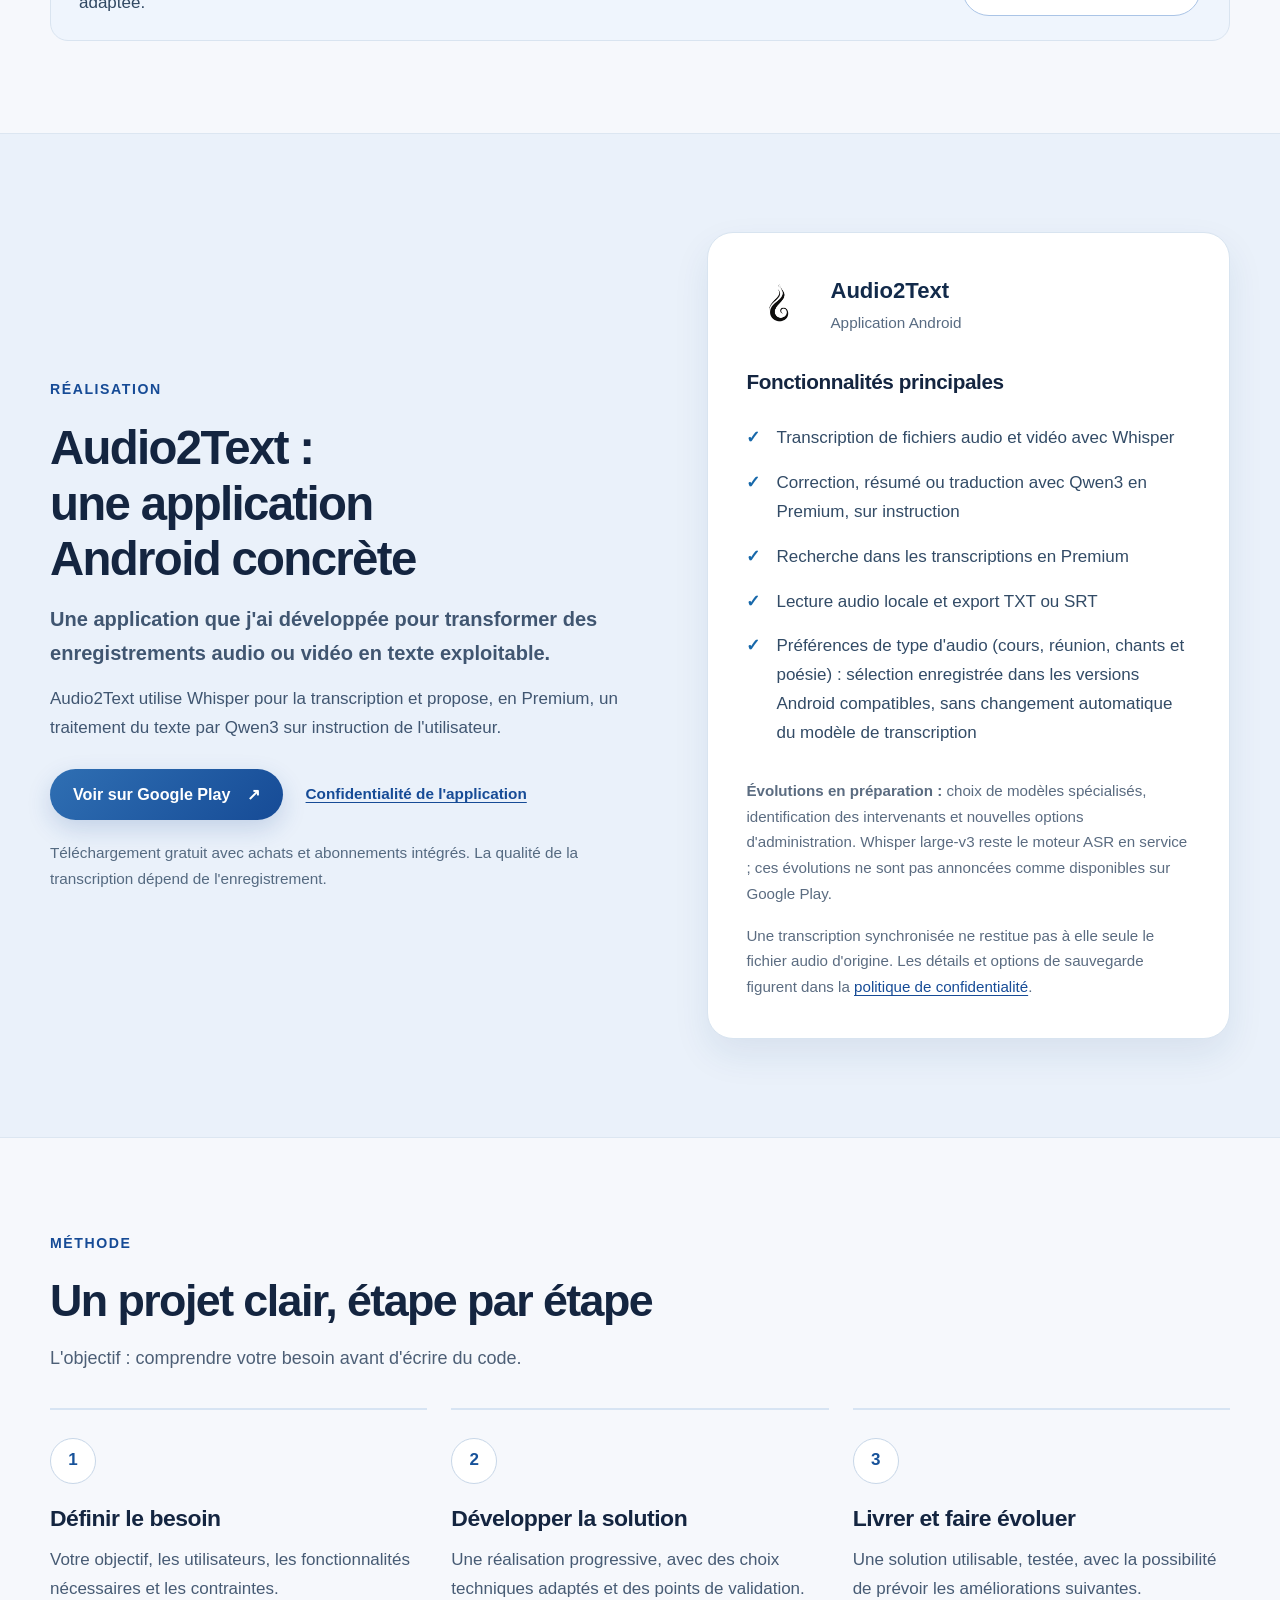
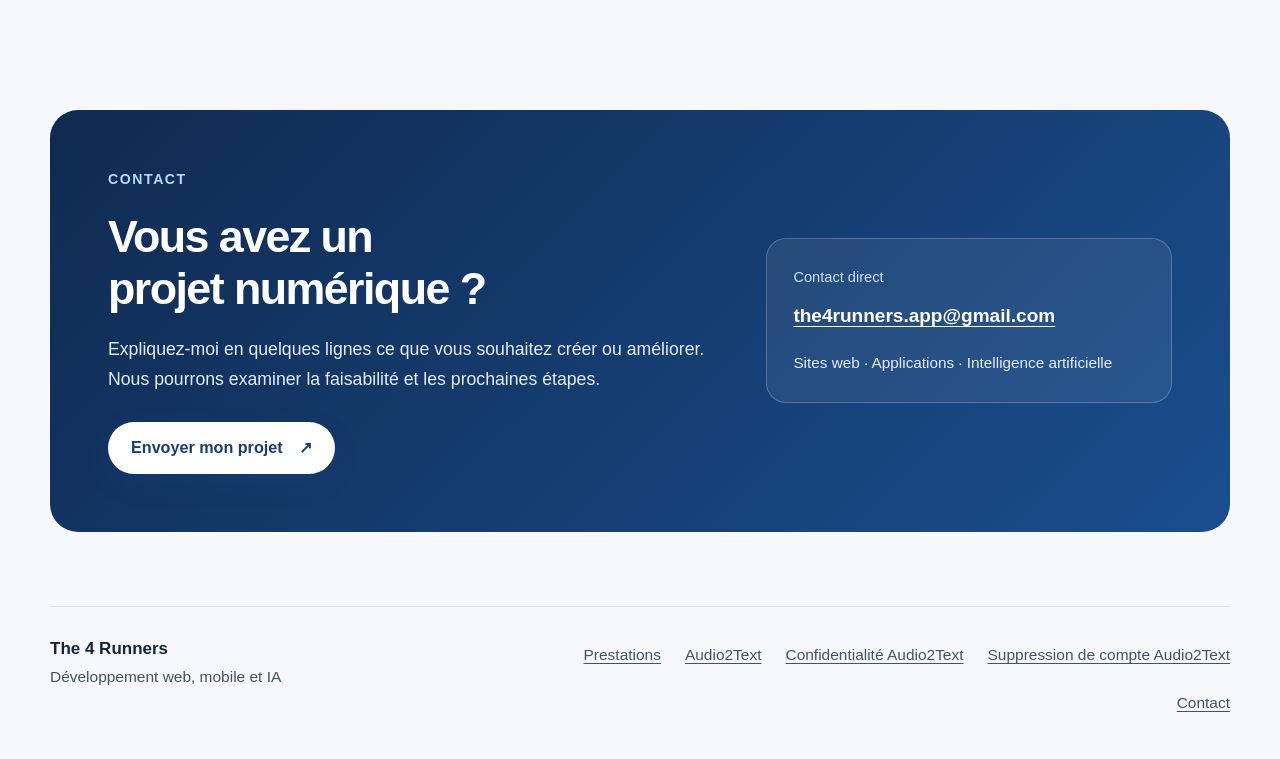
==== commit 1e62e0cf: "Retire le point final du titre d’accueil" ====
--- a/index.html
+++ b/index.html
@@ -59,7 +59,7 @@
       </a>
       <nav class="site-nav nav-desktop" aria-label="Navigation principale">
         <a href="#services">Prestations</a>
-        <a href="#realisation">Réalisation</a>\n        <a href="/audio2text.html">Audio2Text</a>
+        <a href="#realisation">Réalisation</a>
         <a href="#methode">Méthode</a>
       </nav>
       <a class="header-cta" href="#contact">Parlons de votre projet <span aria-hidden="true">↗</span></a>
@@ -78,7 +78,7 @@
     <section id="accueil" class="hero hero-business container" aria-labelledby="titre-accueil">
       <div class="hero-copy">
         <p class="eyebrow">Développement web · Mobile · IA</p>
-        <h1 id="titre-accueil">Je crée des sites web et des applications sur mesure.</h1>
+        <h1 id="titre-accueil">Je crée des sites web et des applications sur mesure</h1>
         <p class="lead">Besoin d'un site professionnel, d'un outil métier ou d'une fonctionnalité IA ? Je transforme votre idée en solution numérique claire, fonctionnelle et évolutive.</p>
         <div class="actions hero-actions">
           <a class="button button-primary" href="#contact">Discuter de mon projet <span aria-hidden="true">↗</span></a>
@@ -92,7 +92,7 @@
           <p class="project-kicker">Exemple de réalisation · Android</p>
           <h2>Audio2Text</h2>
           <p>Transcription audio et vidéo avec Whisper, complétée par des outils IA en Premium.</p>
-          <a href="/audio2text.html">Explorer Audio2Text et les modèles ASR <span aria-hidden="true">↗</span></a>
+          <a href="#realisation">Découvrir le projet <span aria-hidden="true">↗</span></a>
         </div>
       </aside>
     </section>
@@ -144,7 +144,7 @@
           <p>Audio2Text utilise Whisper pour la transcription et propose, en Premium, un traitement du texte par Qwen3 sur instruction de l'utilisateur.</p>
           <div class="actions">
             <a class="button button-primary" href="https://play.google.com/store/apps/details?id=com.the4runners.audio2text" target="_blank" rel="noopener noreferrer">Voir sur Google Play <span aria-hidden="true">↗</span></a>
-            <a class="text-link" href="/audio2text.html">Modèles et évolutions</a>\n            <a class="text-link" href="/privacy.html">Confidentialité de l'application</a>
+            <a class="text-link" href="/privacy.html">Confidentialité de l'application</a>
           </div>
           <p class="project-disclaimer">Téléchargement gratuit avec achats et abonnements intégrés. La qualité de la transcription dépend de l'enregistrement.</p>
         </div>
@@ -202,7 +202,7 @@
       <p><strong>The 4 Runners</strong><br />Développement web, mobile et IA</p>
       <nav aria-label="Informations et contact">
         <a href="#services">Prestations</a>
-        <a href="/audio2text.html">Audio2Text</a>
+        <a href="#realisation">Audio2Text</a>
         <a href="/privacy.html">Confidentialité Audio2Text</a>
         <a href="/delete-account.html">Suppression de compte Audio2Text</a>
         <a href="mailto:the4runners.app@gmail.com">Contact</a>
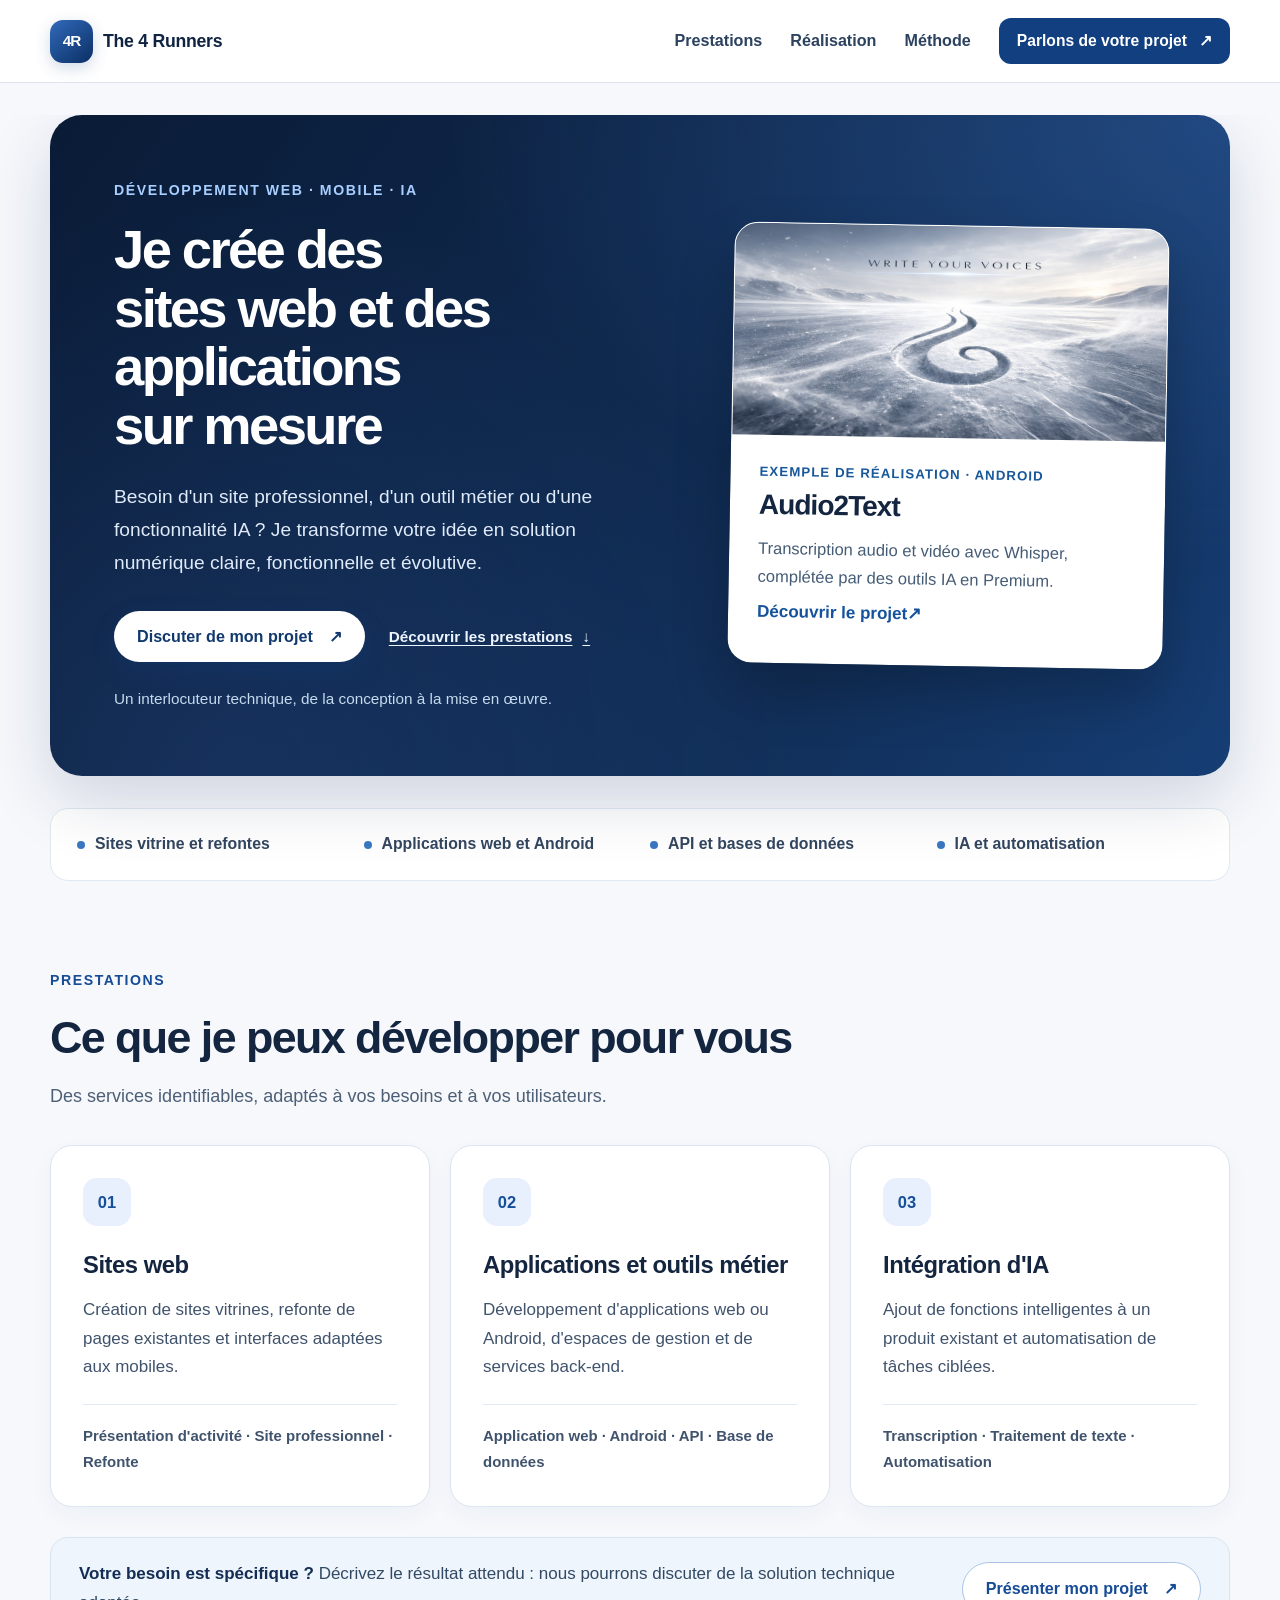
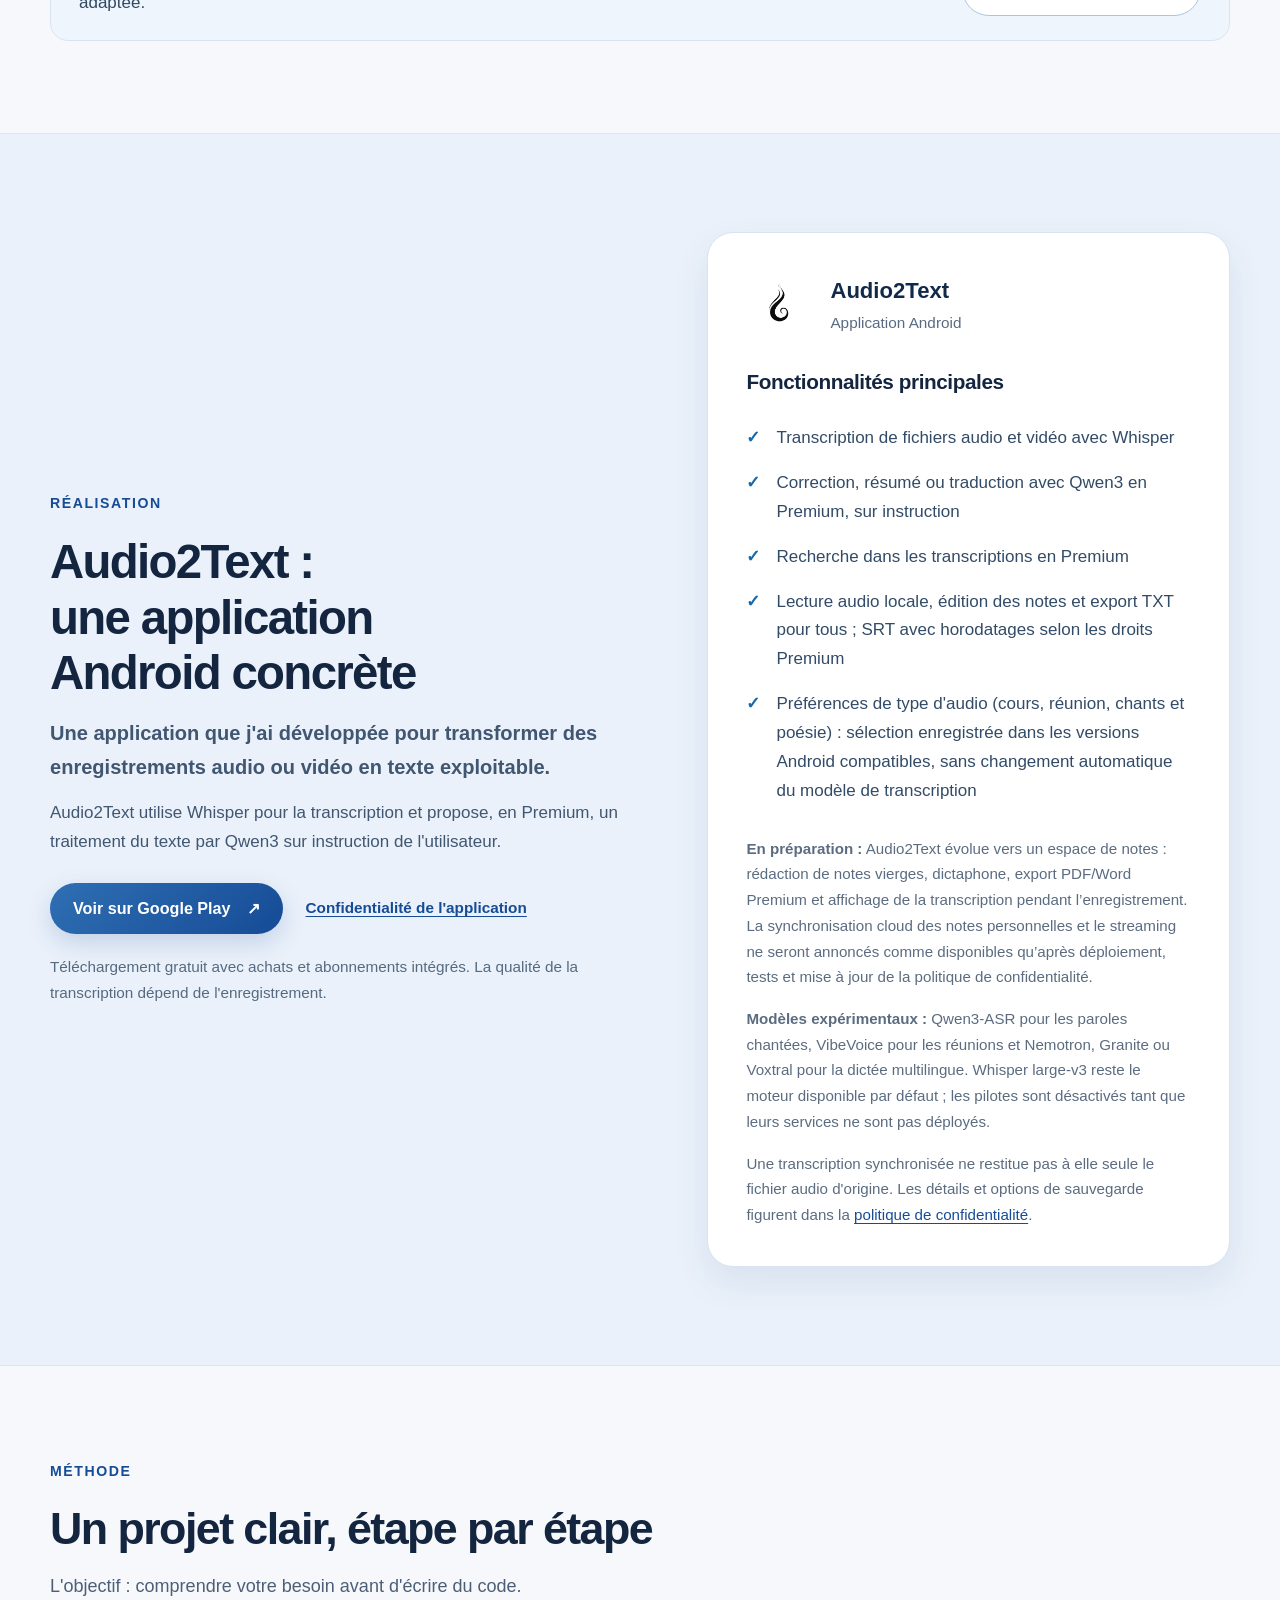
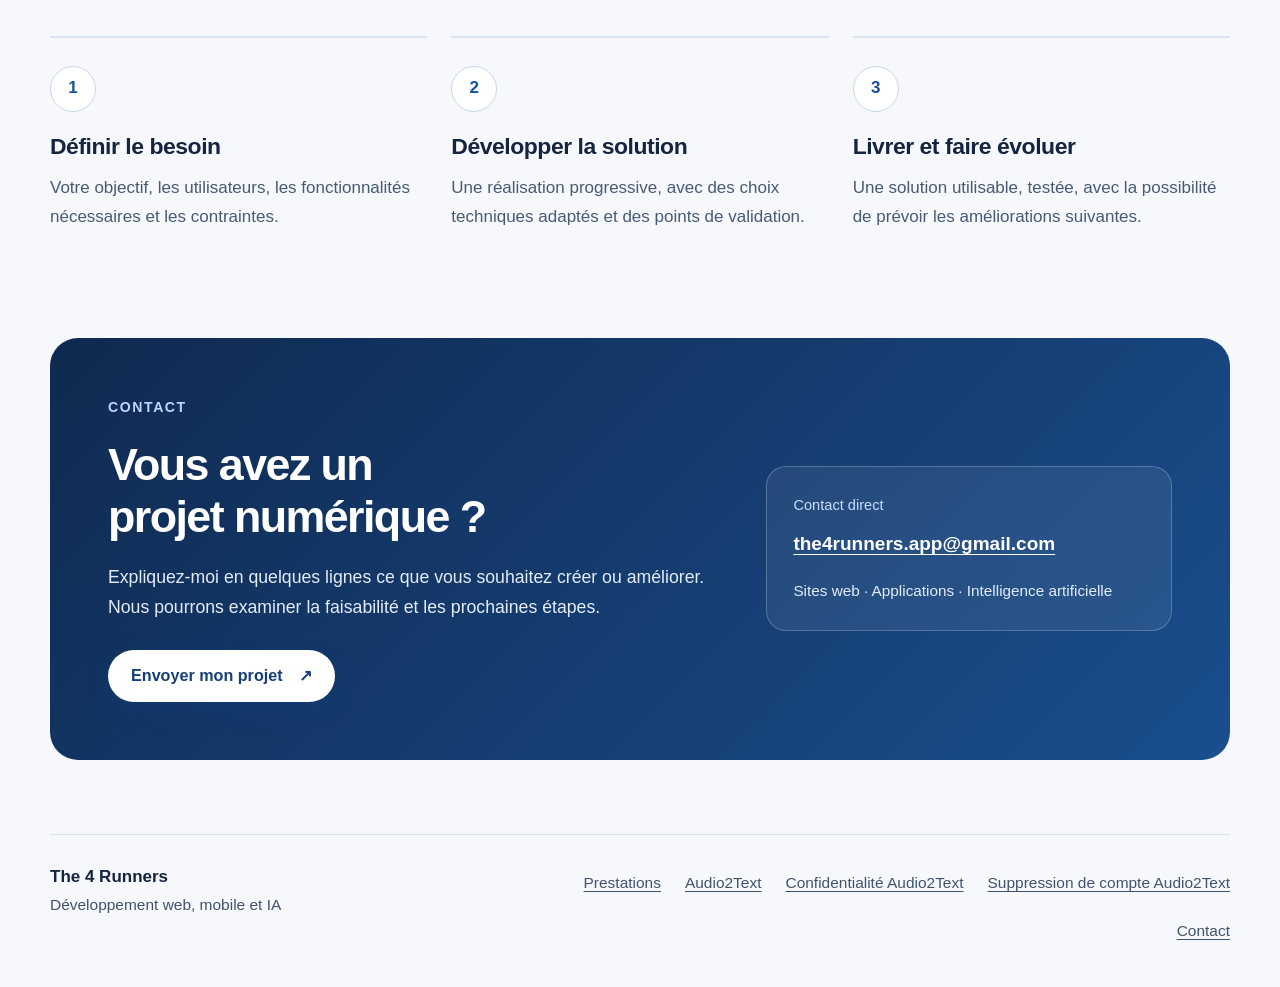
==== commit 32479e97: "docs(site): position Audio2Text as upcoming note workspace and clearly mark model pilots" ====
--- a/index.html
+++ b/index.html
@@ -161,10 +161,11 @@
             <li>Transcription de fichiers audio et vidéo avec Whisper</li>
             <li>Correction, résumé ou traduction avec Qwen3 en Premium, sur instruction</li>
             <li>Recherche dans les transcriptions en Premium</li>
-            <li>Lecture audio locale et export TXT ou SRT</li>
+            <li>Lecture audio locale, édition des notes et export TXT pour tous ; SRT avec horodatages selon les droits Premium</li>
             <li>Préférences de type d'audio (cours, réunion, chants et poésie) : sélection enregistrée dans les versions Android compatibles, sans changement automatique du modèle de transcription</li>
           </ul>
-          <p class="small"><strong>Évolutions en préparation :</strong> choix de modèles spécialisés, identification des intervenants et nouvelles options d'administration. Whisper large-v3 reste le moteur ASR en service ; ces évolutions ne sont pas annoncées comme disponibles sur Google Play.</p>
+          <p class="small"><strong>En préparation :</strong> Audio2Text évolue vers un espace de notes : rédaction de notes vierges, dictaphone, export PDF/Word Premium et affichage de la transcription pendant l’enregistrement. La synchronisation cloud des notes personnelles et le streaming ne seront annoncés comme disponibles qu’après déploiement, tests et mise à jour de la politique de confidentialité.</p>
+          <p class="small"><strong>Modèles expérimentaux :</strong> Qwen3-ASR pour les paroles chantées, VibeVoice pour les réunions et Nemotron, Granite ou Voxtral pour la dictée multilingue. Whisper large-v3 reste le moteur disponible par défaut ; les pilotes sont désactivés tant que leurs services ne sont pas déployés.</p>
           <p class="small">Une transcription synchronisée ne restitue pas à elle seule le fichier audio d'origine. Les détails et options de sauvegarde figurent dans la <a href="/privacy.html#sauvegarde-audio">politique de confidentialité</a>.</p>
         </div>
       </div>
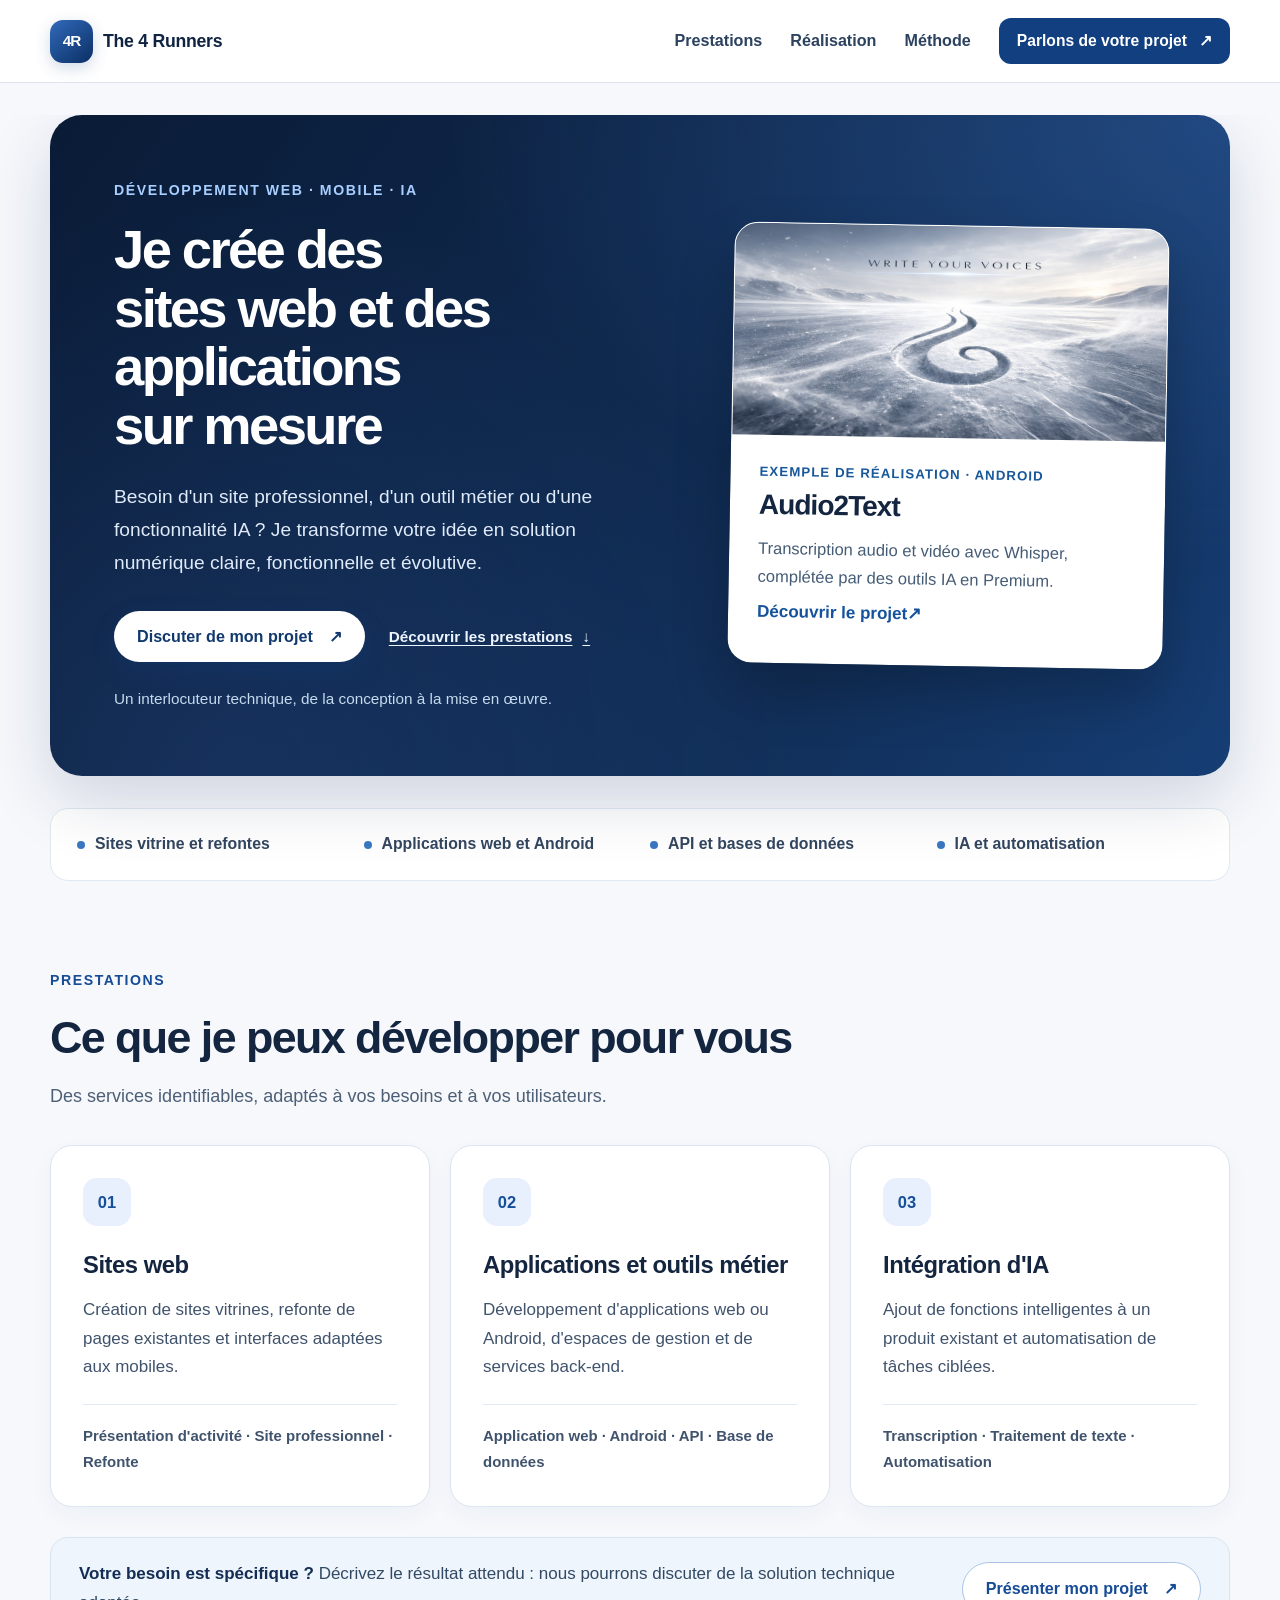
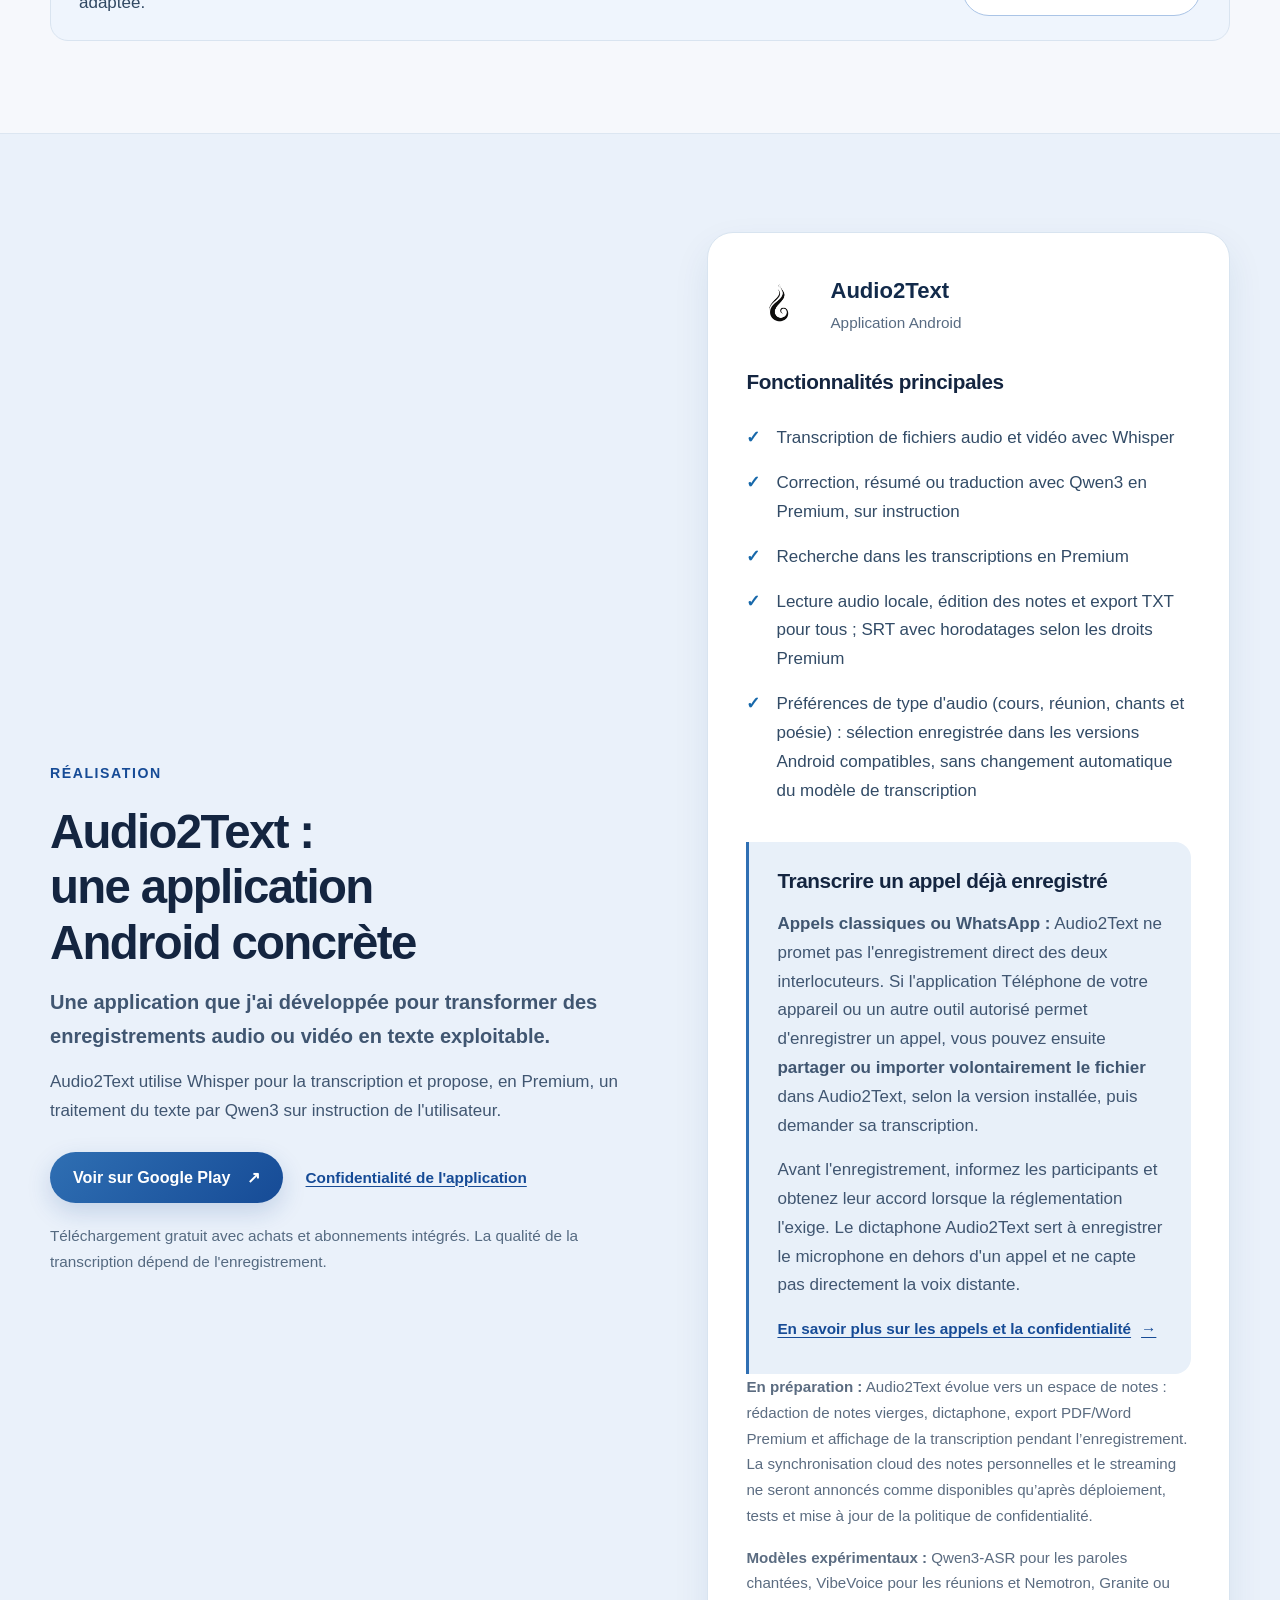
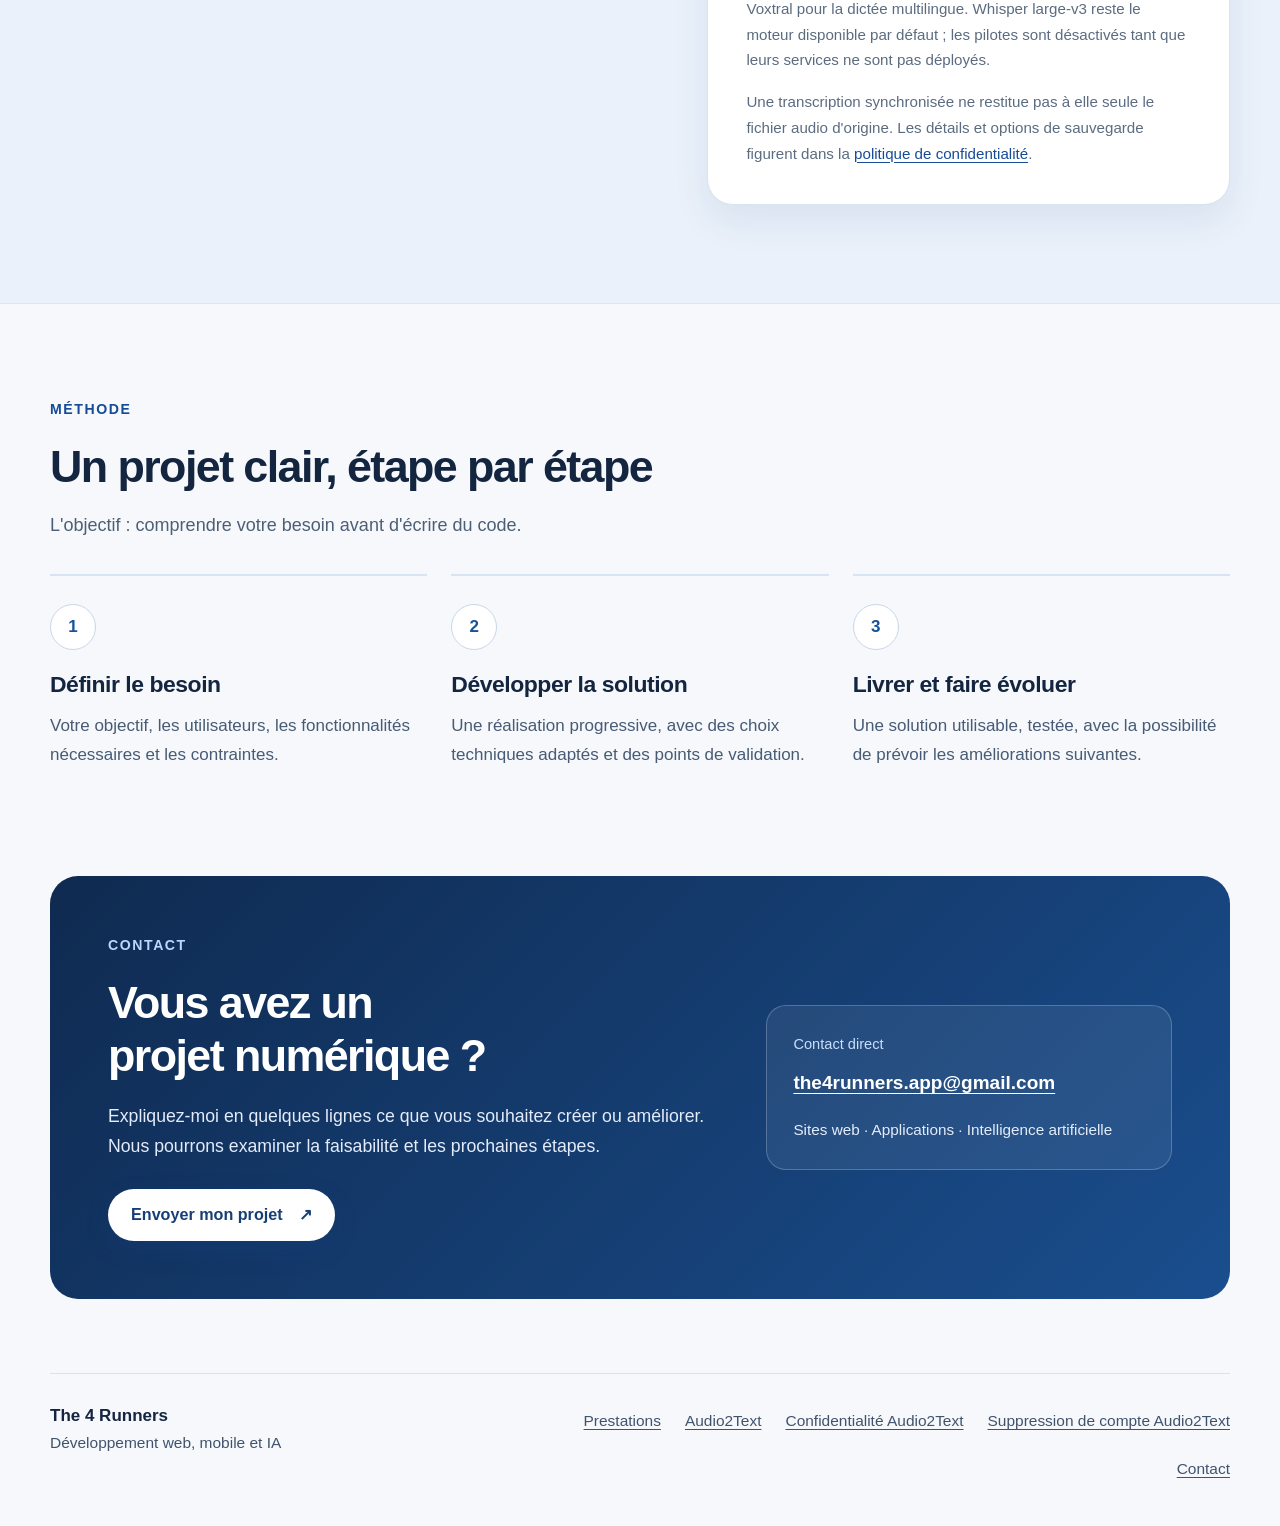
==== commit 6ce07c0d: "feat(site): add transparent consented-call import guidance to Audio2Text project" ====
--- a/index.html
+++ b/index.html
@@ -164,6 +164,12 @@
             <li>Lecture audio locale, édition des notes et export TXT pour tous ; SRT avec horodatages selon les droits Premium</li>
             <li>Préférences de type d'audio (cours, réunion, chants et poésie) : sélection enregistrée dans les versions Android compatibles, sans changement automatique du modèle de transcription</li>
           </ul>
+          <aside class="notice" id="appels-enregistres" aria-labelledby="titre-appels">
+            <h3 id="titre-appels">Transcrire un appel déjà enregistré</h3>
+            <p><strong>Appels classiques ou WhatsApp :</strong> Audio2Text ne promet pas l'enregistrement direct des deux interlocuteurs. Si l'application Téléphone de votre appareil ou un autre outil autorisé permet d'enregistrer un appel, vous pouvez ensuite <strong>partager ou importer volontairement le fichier</strong> dans Audio2Text, selon la version installée, puis demander sa transcription.</p>
+            <p>Avant l'enregistrement, informez les participants et obtenez leur accord lorsque la réglementation l'exige. Le dictaphone Audio2Text sert à enregistrer le microphone en dehors d'un appel et ne capte pas directement la voix distante.</p>
+            <a class="text-link" href="/privacy.html#enregistrement-appels">En savoir plus sur les appels et la confidentialité <span aria-hidden="true">→</span></a>
+          </aside>
           <p class="small"><strong>En préparation :</strong> Audio2Text évolue vers un espace de notes : rédaction de notes vierges, dictaphone, export PDF/Word Premium et affichage de la transcription pendant l’enregistrement. La synchronisation cloud des notes personnelles et le streaming ne seront annoncés comme disponibles qu’après déploiement, tests et mise à jour de la politique de confidentialité.</p>
           <p class="small"><strong>Modèles expérimentaux :</strong> Qwen3-ASR pour les paroles chantées, VibeVoice pour les réunions et Nemotron, Granite ou Voxtral pour la dictée multilingue. Whisper large-v3 reste le moteur disponible par défaut ; les pilotes sont désactivés tant que leurs services ne sont pas déployés.</p>
           <p class="small">Une transcription synchronisée ne restitue pas à elle seule le fichier audio d'origine. Les détails et options de sauvegarde figurent dans la <a href="/privacy.html#sauvegarde-audio">politique de confidentialité</a>.</p>
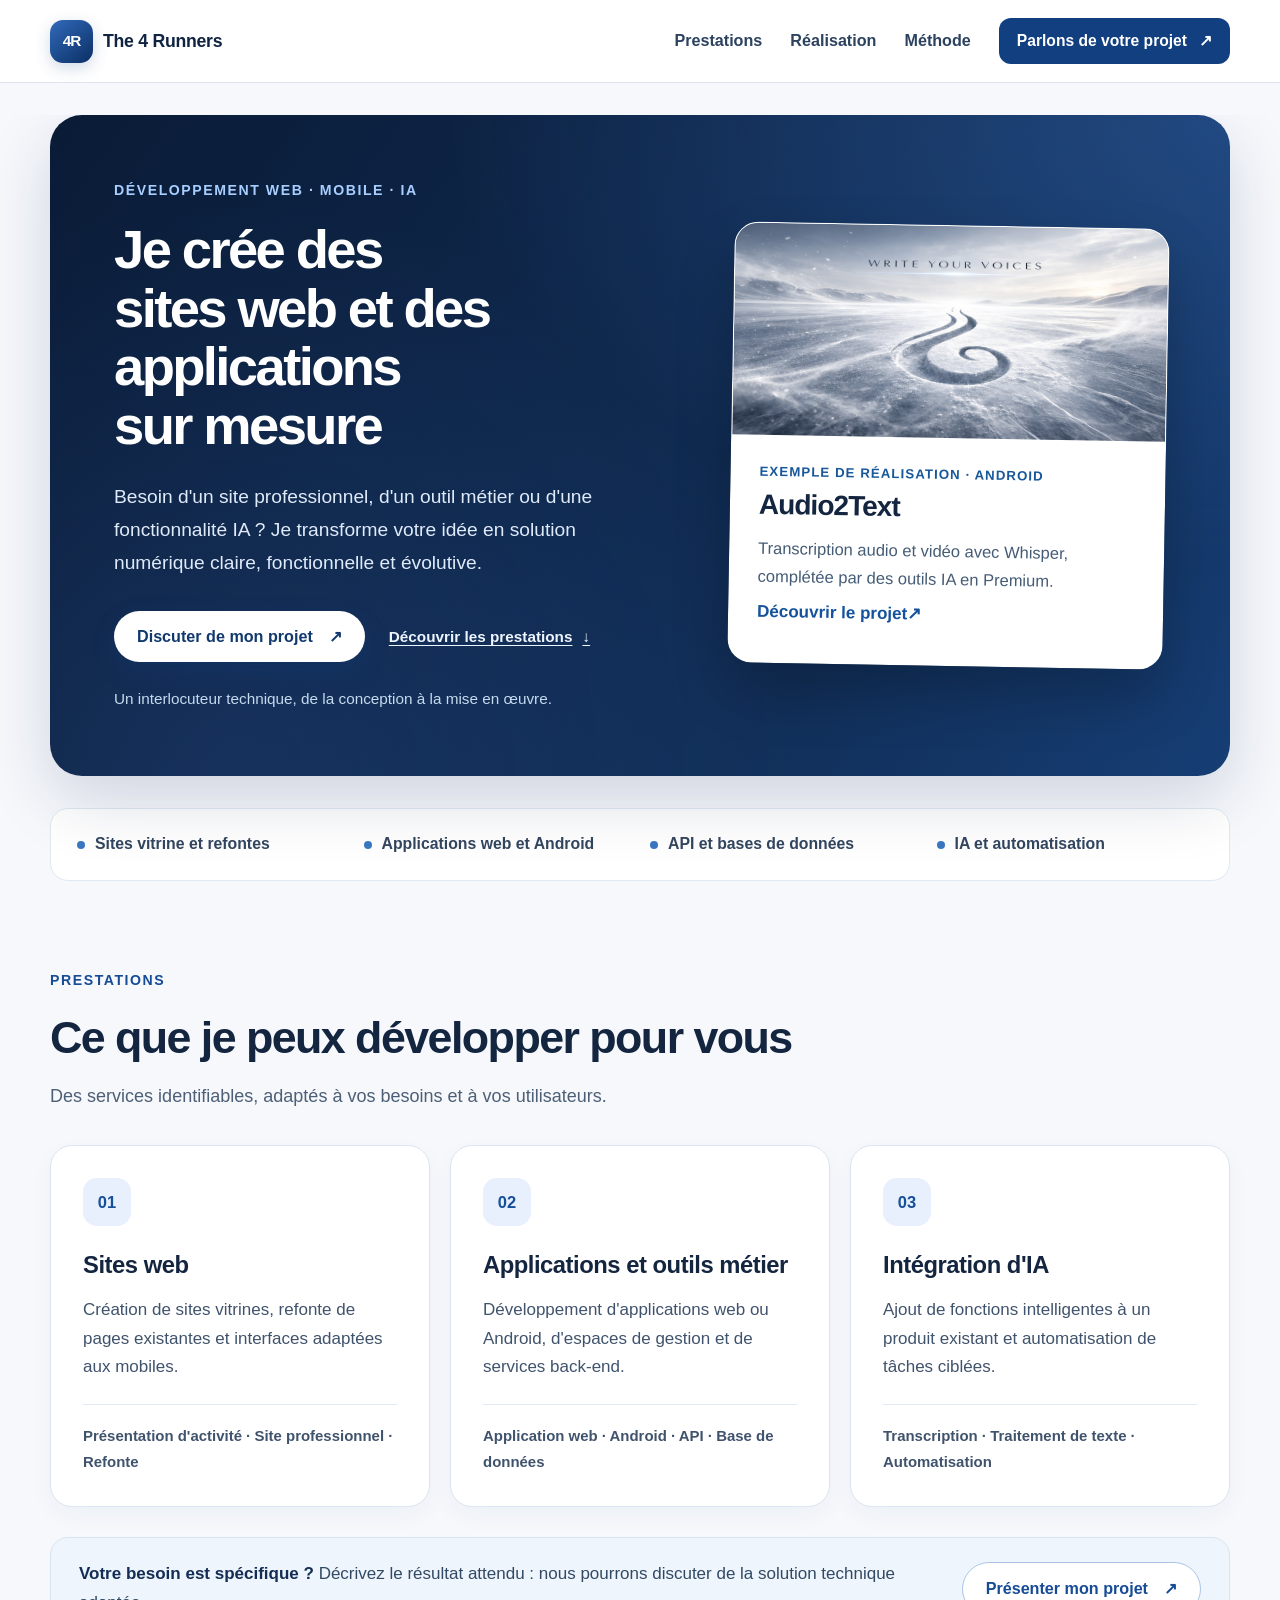
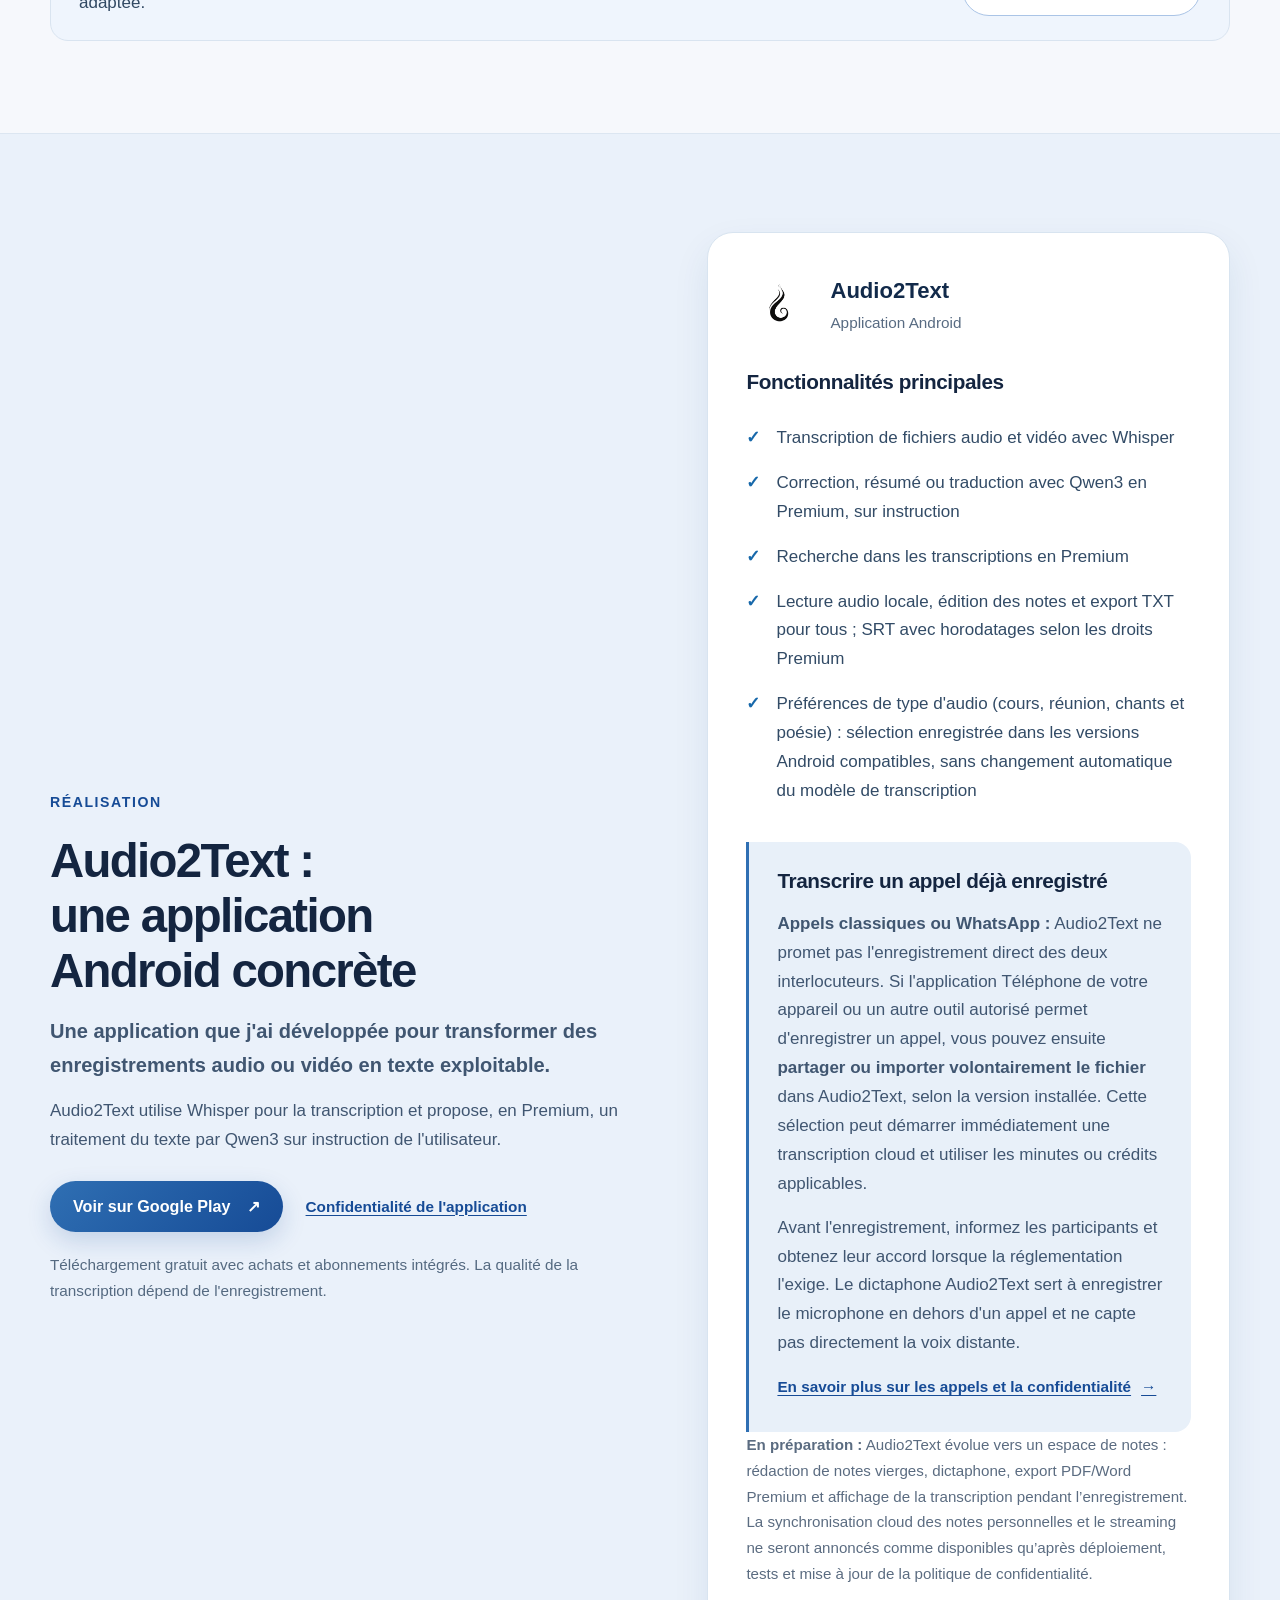
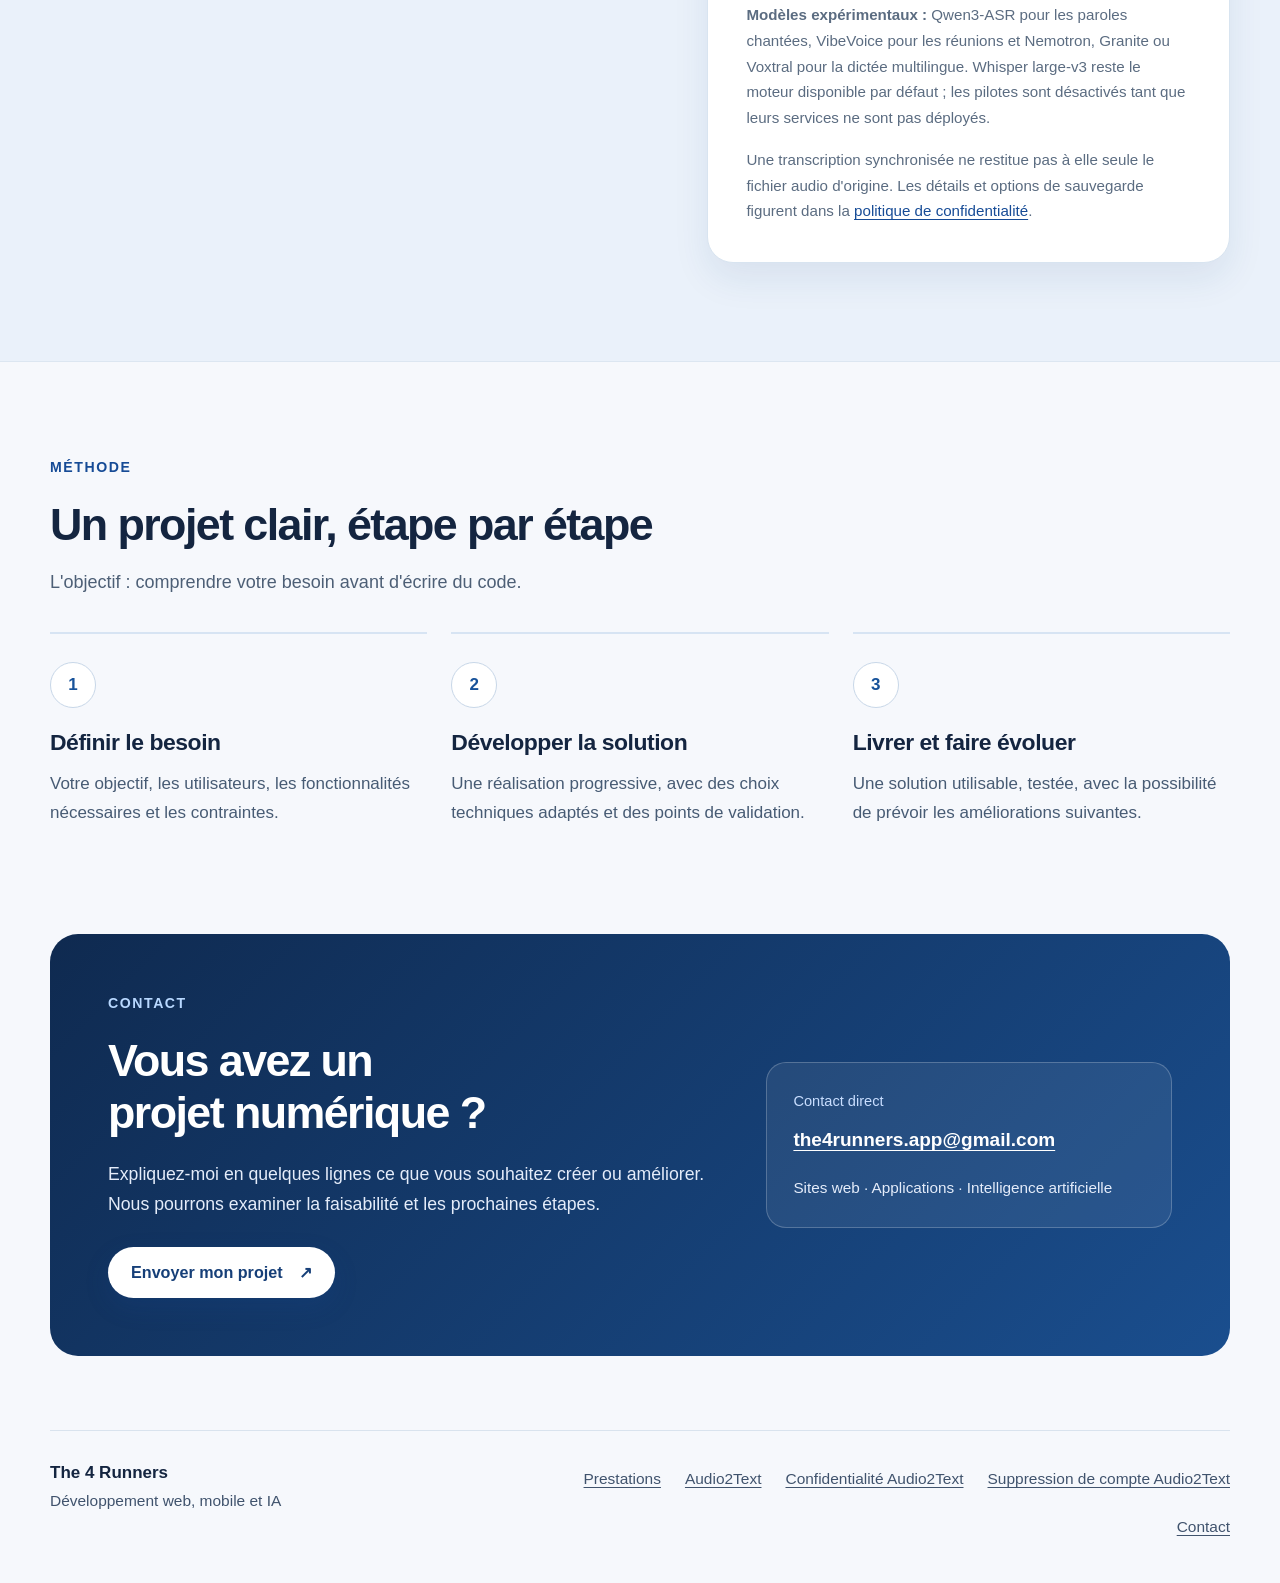
==== commit aee1553e: "fix(site): clearly disclose immediate cloud processing on call-media import" ====
--- a/index.html
+++ b/index.html
@@ -166,7 +166,7 @@
           </ul>
           <aside class="notice" id="appels-enregistres" aria-labelledby="titre-appels">
             <h3 id="titre-appels">Transcrire un appel déjà enregistré</h3>
-            <p><strong>Appels classiques ou WhatsApp :</strong> Audio2Text ne promet pas l'enregistrement direct des deux interlocuteurs. Si l'application Téléphone de votre appareil ou un autre outil autorisé permet d'enregistrer un appel, vous pouvez ensuite <strong>partager ou importer volontairement le fichier</strong> dans Audio2Text, selon la version installée, puis demander sa transcription.</p>
+            <p><strong>Appels classiques ou WhatsApp :</strong> Audio2Text ne promet pas l'enregistrement direct des deux interlocuteurs. Si l'application Téléphone de votre appareil ou un autre outil autorisé permet d'enregistrer un appel, vous pouvez ensuite <strong>partager ou importer volontairement le fichier</strong> dans Audio2Text, selon la version installée. Cette sélection peut démarrer immédiatement une transcription cloud et utiliser les minutes ou crédits applicables.</p>
             <p>Avant l'enregistrement, informez les participants et obtenez leur accord lorsque la réglementation l'exige. Le dictaphone Audio2Text sert à enregistrer le microphone en dehors d'un appel et ne capte pas directement la voix distante.</p>
             <a class="text-link" href="/privacy.html#enregistrement-appels">En savoir plus sur les appels et la confidentialité <span aria-hidden="true">→</span></a>
           </aside>
